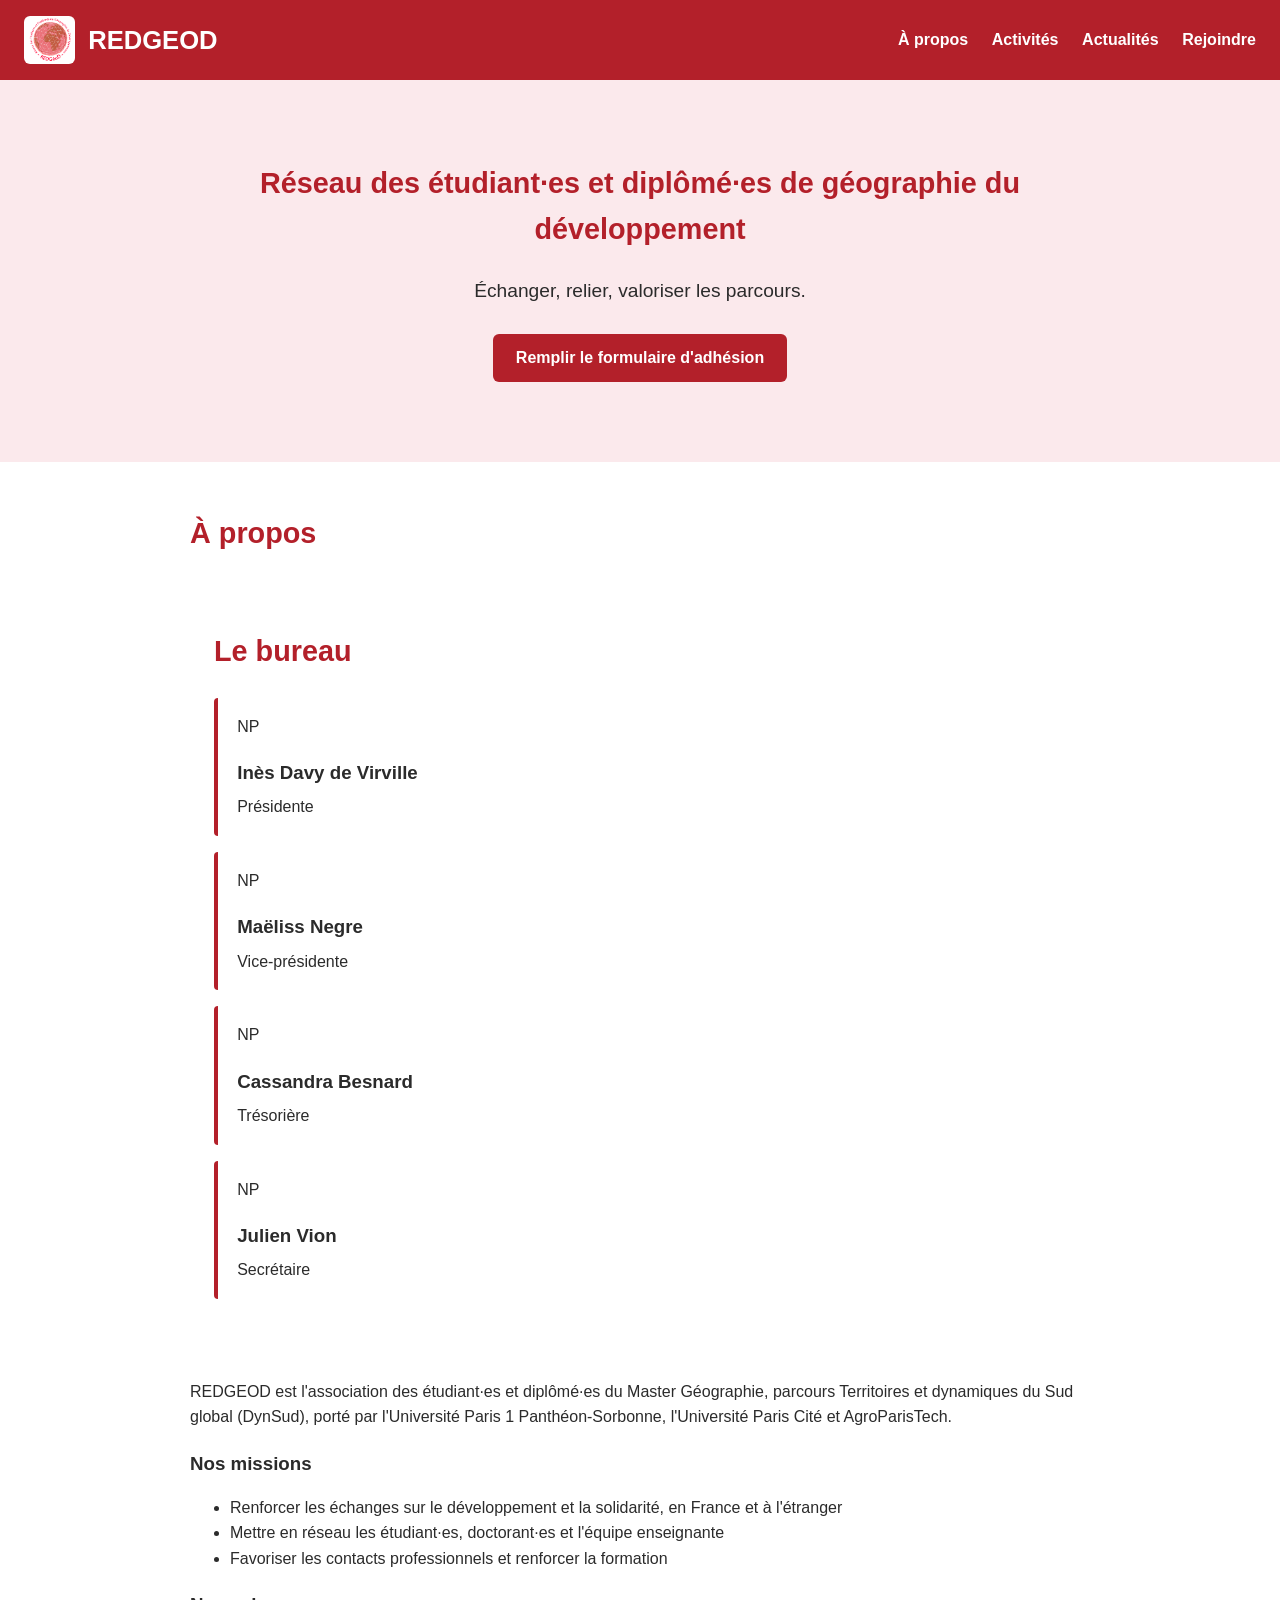
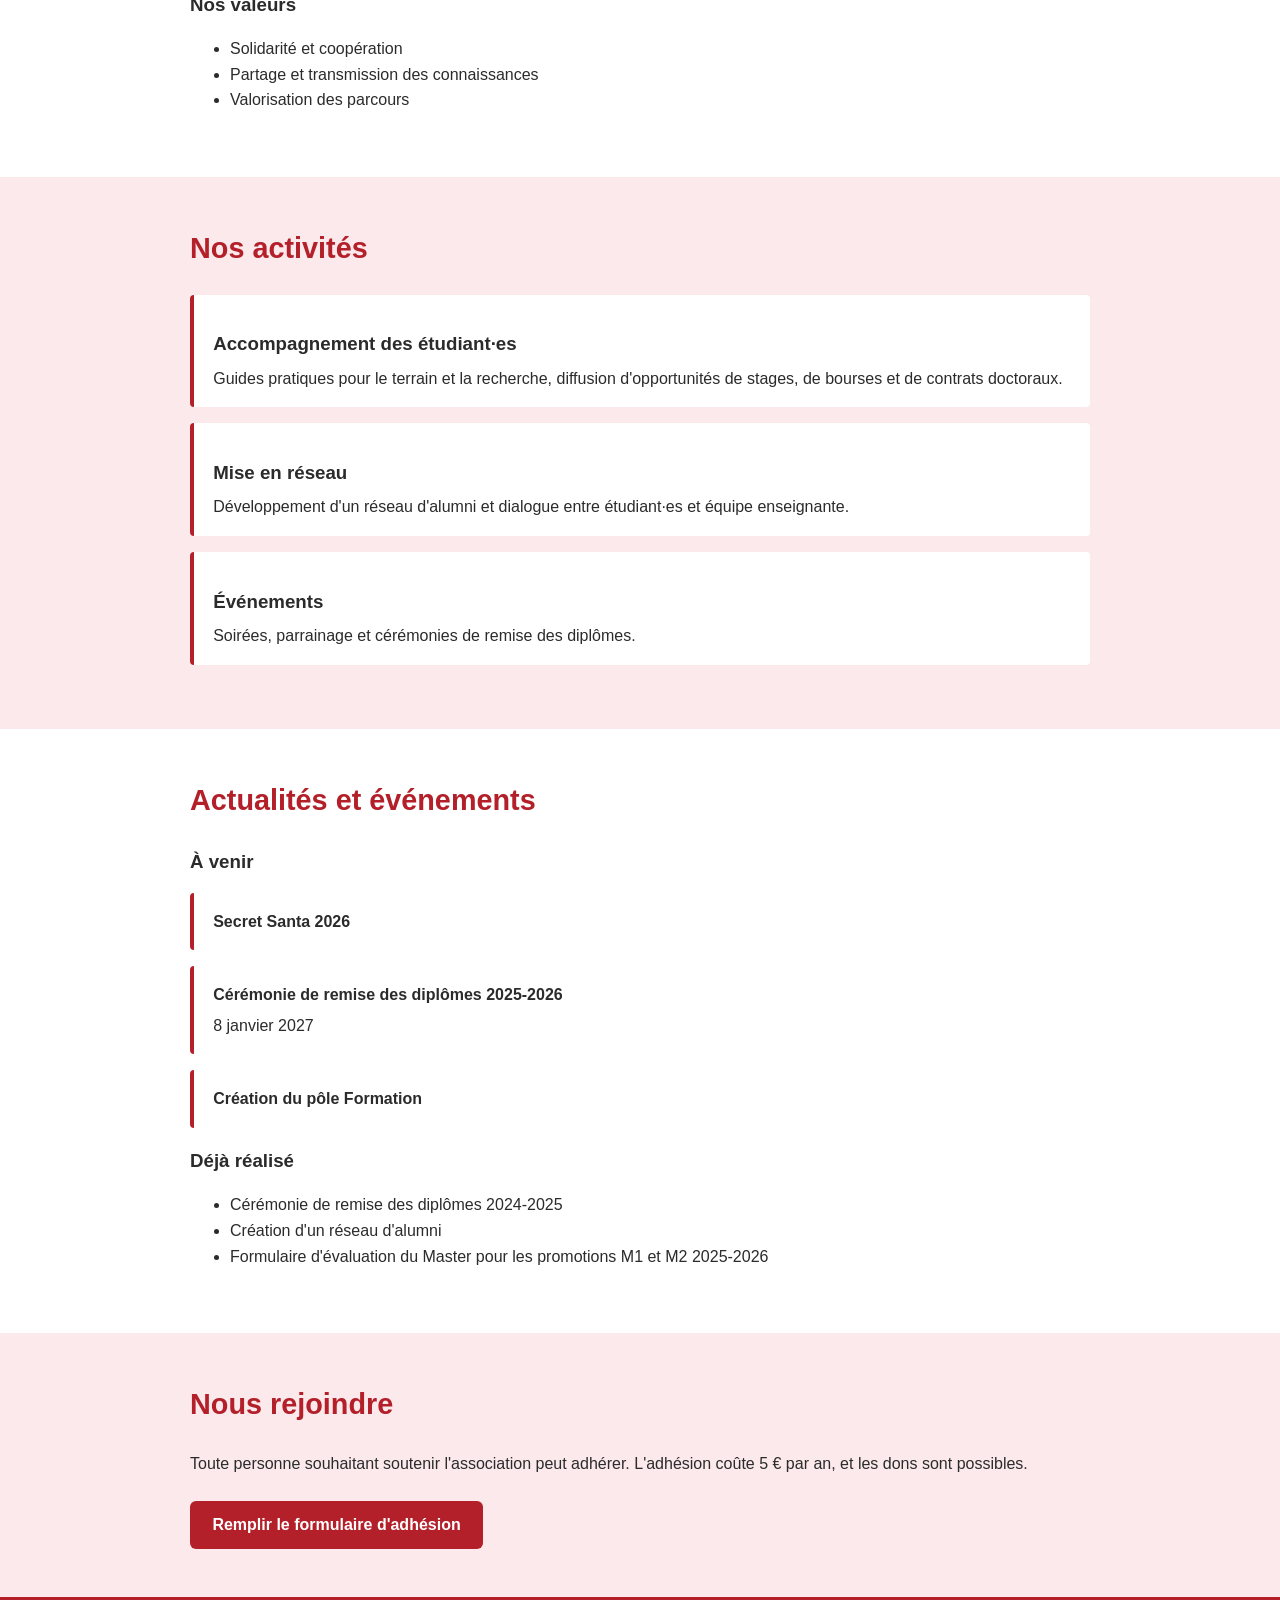
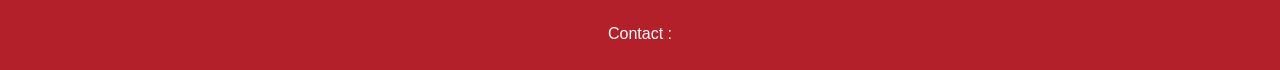
==== index.html @ d2a19432 "Fix HTML formatting and ensure proper structure" ====
<!DOCTYPE html>
<html lang="fr">
<head>
  <meta charset="UTF-8">
  <meta name="viewport" content="width=device-width, initial-scale=1.0">
  <title>REDGEOD</title>
  <link rel="stylesheet" href="style.css">
</head>
<body>

  <header>
    <a href="#accueil" class="marque">
  <img src="images/logo.png" alt="Logo REDGEOD">
  <h1>REDGEOD</h1>
</a>
    <nav>
      <a href="#apropos">À propos</a>
      <a href="#activites">Activités</a>
      <a href="#actualites">Actualités</a>
      <a href="#rejoindre">Rejoindre</a>
    </nav>
  </header>

  <main>
    <section id="accueil">
      <h2>Réseau des étudiant·es et diplômé·es de géographie du développement</h2>
      <p>Échanger, relier, valoriser les parcours.</p>
      <a href="LIEN_GOOGLE_FORMS" target="_blank" rel="noopener">Remplir le formulaire d'adhésion</a>
    </section>

    <section id="apropos">
      <h2>À propos</h2>
      <section id="bureau">
  <h2>Le bureau</h2>
  <div class="equipe">
    <article class="membre">
      <div class="photo">NP</div>
      <h3>Inès Davy de Virville</h3>
      <p>Présidente</p>
    </article>
    <article class="membre">
      <div class="photo">NP</div>
      <h3>Maëliss Negre</h3>
      <p>Vice-présidente</p>
    </article>
    <article class="membre">
      <div class="photo">NP</div>
      <h3>Cassandra Besnard</h3>
      <p>Trésorière</p>
    </article>
    <article class="membre">
      <div class="photo">NP</div>
      <h3>Julien Vion</h3>
      <p>Secrétaire</p>
    </article>
  </div>
</section>
      <p>REDGEOD est l'association des étudiant·es et diplômé·es du Master Géographie, parcours Territoires et dynamiques du Sud global (DynSud), porté par l'Université Paris 1 Panthéon-Sorbonne, l'Université Paris Cité et AgroParisTech.</p>
      <h3>Nos missions</h3>
      <ul>
        <li>Renforcer les échanges sur le développement et la solidarité, en France et à l'étranger</li>
        <li>Mettre en réseau les étudiant·es, doctorant·es et l'équipe enseignante</li>
        <li>Favoriser les contacts professionnels et renforcer la formation</li>
      </ul>
      <h3>Nos valeurs</h3>
      <ul>
        <li>Solidarité et coopération</li>
        <li>Partage et transmission des connaissances</li>
        <li>Valorisation des parcours</li>
      </ul>
    </section>

    <section id="activites">
      <h2>Nos activités</h2>
      <article>
        <h3>Accompagnement des étudiant·es</h3>
        <p>Guides pratiques pour le terrain et la recherche, diffusion d'opportunités de stages, de bourses et de contrats doctoraux.</p>
      </article>
      <article>
        <h3>Mise en réseau</h3>
        <p>Développement d'un réseau d'alumni et dialogue entre étudiant·es et équipe enseignante.</p>
      </article>
      <article>
        <h3>Événements</h3>
        <p>Soirées, parrainage et cérémonies de remise des diplômes.</p>
      </article>
    </section>

    <section id="actualites">
      <h2>Actualités et événements</h2>
      <h3>À venir</h3>
      <article><h4>Secret Santa 2026</h4></article>
      <article>
        <h4>Cérémonie de remise des diplômes 2025-2026</h4>
        <p>8 janvier 2027</p>
      </article>
      <article><h4>Création du pôle Formation</h4></article>
      <h3>Déjà réalisé</h3>
      <ul>
        <li>Cérémonie de remise des diplômes 2024-2025</li>
        <li>Création d'un réseau d'alumni</li>
        <li>Formulaire d'évaluation du Master pour les promotions M1 et M2 2025-2026</li>
      </ul>
    </section>

    <section id="rejoindre">
      <h2>Nous rejoindre</h2>
      <p>Toute personne souhaitant soutenir l'association peut adhérer. L'adhésion coûte 5 € par an, et les dons sont possibles.</p>
      <a href="#">Remplir le formulaire d'adhésion</a>
    </section>
  </main>

  <footer>
    <p>Contact : </p>
  </footer>

</body>
</html>
---- style.css ----
:root {
  --rouge: #b3202a;
  --rose: #fbe9ec;
  --blanc: #ffffff;
  --texte: #2b2b2b;
}

* {
  box-sizing: border-box;
}

html {
  scroll-behavior: smooth;
}

body {
  margin: 0;
  font-family: Arial, Helvetica, sans-serif;
  line-height: 1.6;
  color: var(--texte);
  background: var(--blanc);
}

/* En-tête */
header {
  position: sticky;
  top: 0;
  z-index: 10;
  display: flex;
  flex-wrap: wrap;
  justify-content: space-between;
  align-items: center;
  gap: 0.5rem 1.5rem;
  padding: 1rem 1.5rem;
  background: var(--rouge);
  color: var(--blanc);
}

header h1 {
  margin: 0;
  font-size: 1.6rem;
}

nav a {
  margin-left: 1.2rem;
  color: var(--blanc);
  text-decoration: none;
  font-weight: bold;
}

nav a:hover {
  text-decoration: underline;
}

/* Sections */
section {
  padding: 3rem max(1.5rem, calc((100% - 900px) / 2));
  scroll-margin-top: 4rem;
}

section:nth-child(odd) {
  background: var(--rose);
}

h2 {
  color: var(--rouge);
  font-size: 1.8rem;
  margin-top: 0;
}

h3 {
  margin-bottom: 0.4rem;
}

h4 {
  margin: 0;
}

/* Accueil */
#accueil {
  text-align: center;
  padding-top: 5rem;
  padding-bottom: 5rem;
}

#accueil p {
  font-size: 1.2rem;
}

/* Boutons */
#accueil a,
#rejoindre a {
  display: inline-block;
  margin-top: 0.5rem;
  padding: 0.7rem 1.4rem;
  background: var(--rouge);
  color: var(--blanc);
  text-decoration: none;
  font-weight: bold;
  border-radius: 6px;
}

#accueil a:hover,
#rejoindre a:hover {
  background: #8f1a22;
}

/* Cartes */
article {
  margin: 1rem 0;
  padding: 1rem 1.2rem;
  background: var(--blanc);
  border-left: 4px solid var(--rouge);
  border-radius: 4px;
}

article p {
  margin: 0.3rem 0 0;
}

/* Pied de page */
footer {
  padding: 1.5rem;
  text-align: center;
  background: var(--rouge);
  color: var(--blanc);
}

footer p {
  margin: 0;
}
.marque {
  display: flex;
  align-items: center;
  gap: 0.8rem;
  color: var(--blanc);
  text-decoration: none;
}

.marque img {
  height: 48px;
  width: auto;
  border-radius: 6px;
}
@media (max-width: 700px) {
  header {
    flex-direction: column;
    align-items: flex-start;
  }

  nav a {
  margin-left: 0;
  margin-right: 0.9rem;
  font-size: 0.95rem;
}

  h2 {
    font-size: 1.5rem;
  }

  #accueil {
    padding-top: 3rem;
    padding-bottom: 3rem;
  }
}
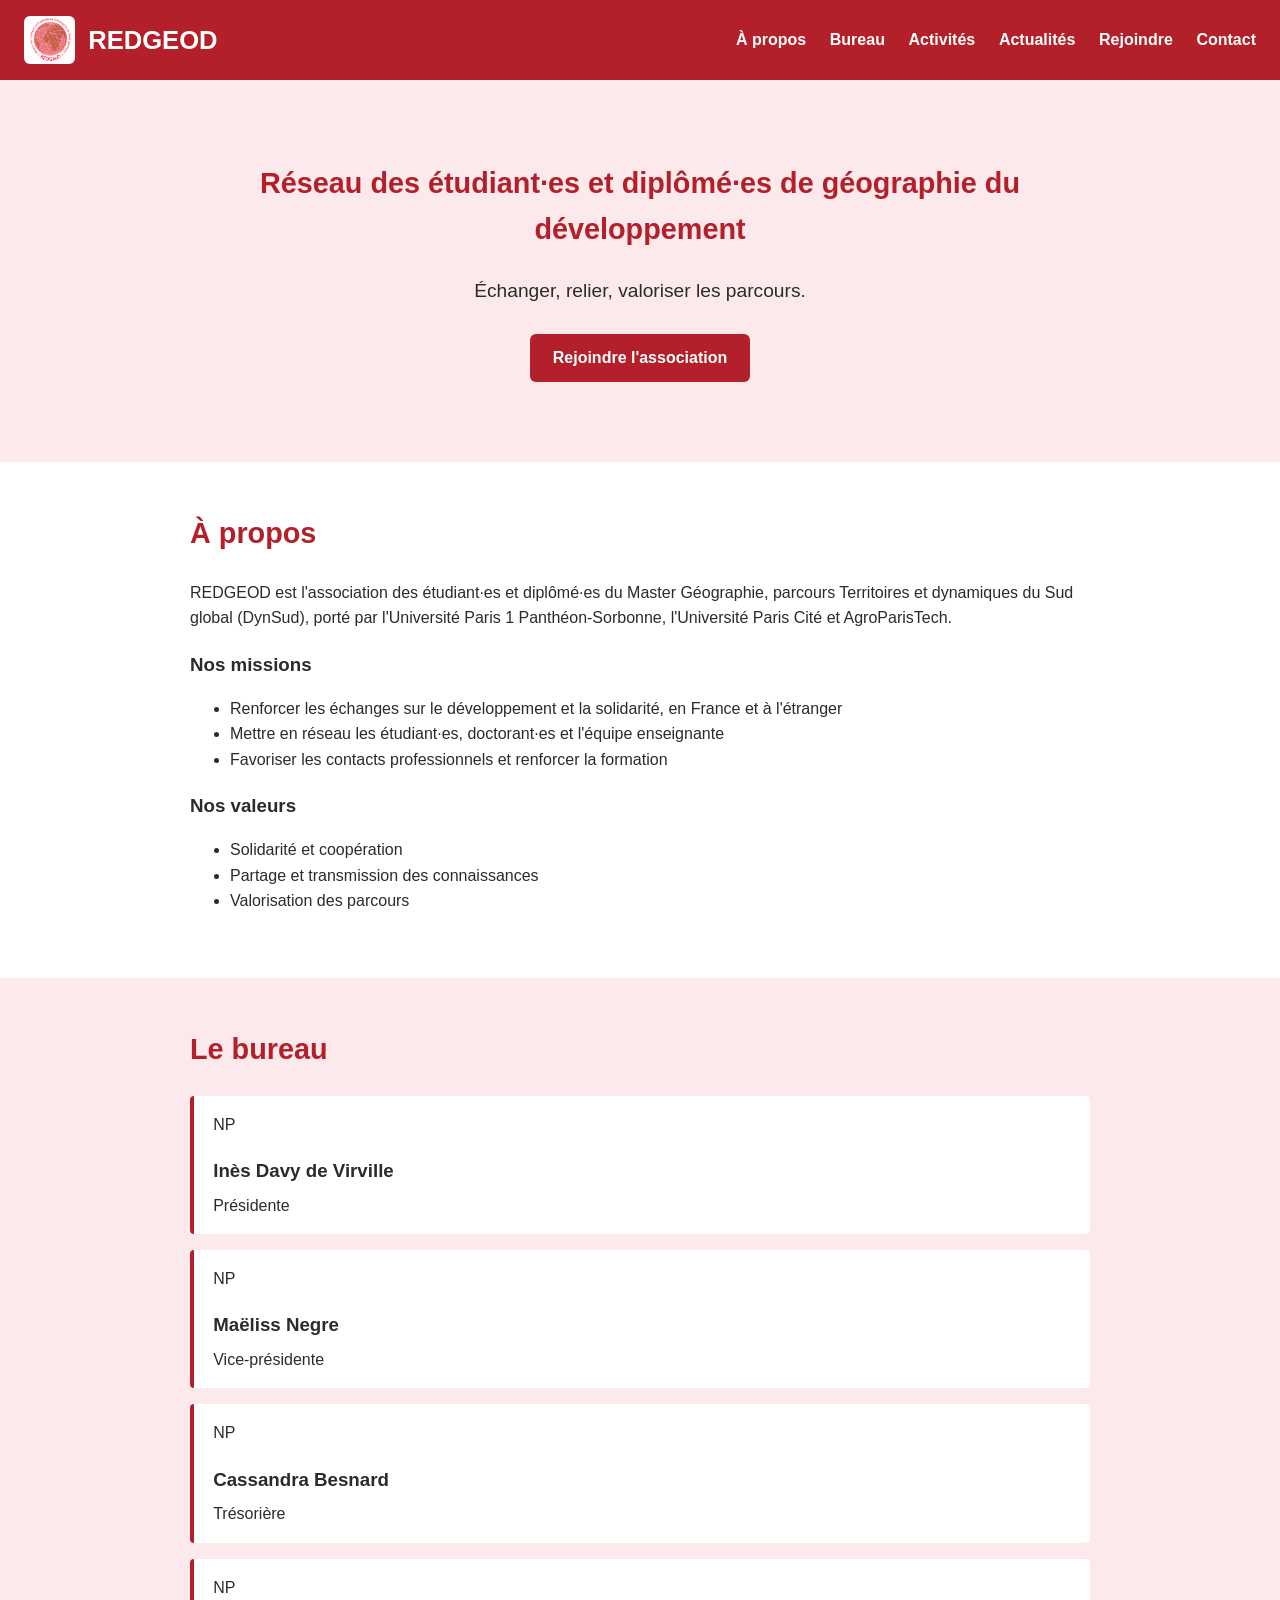
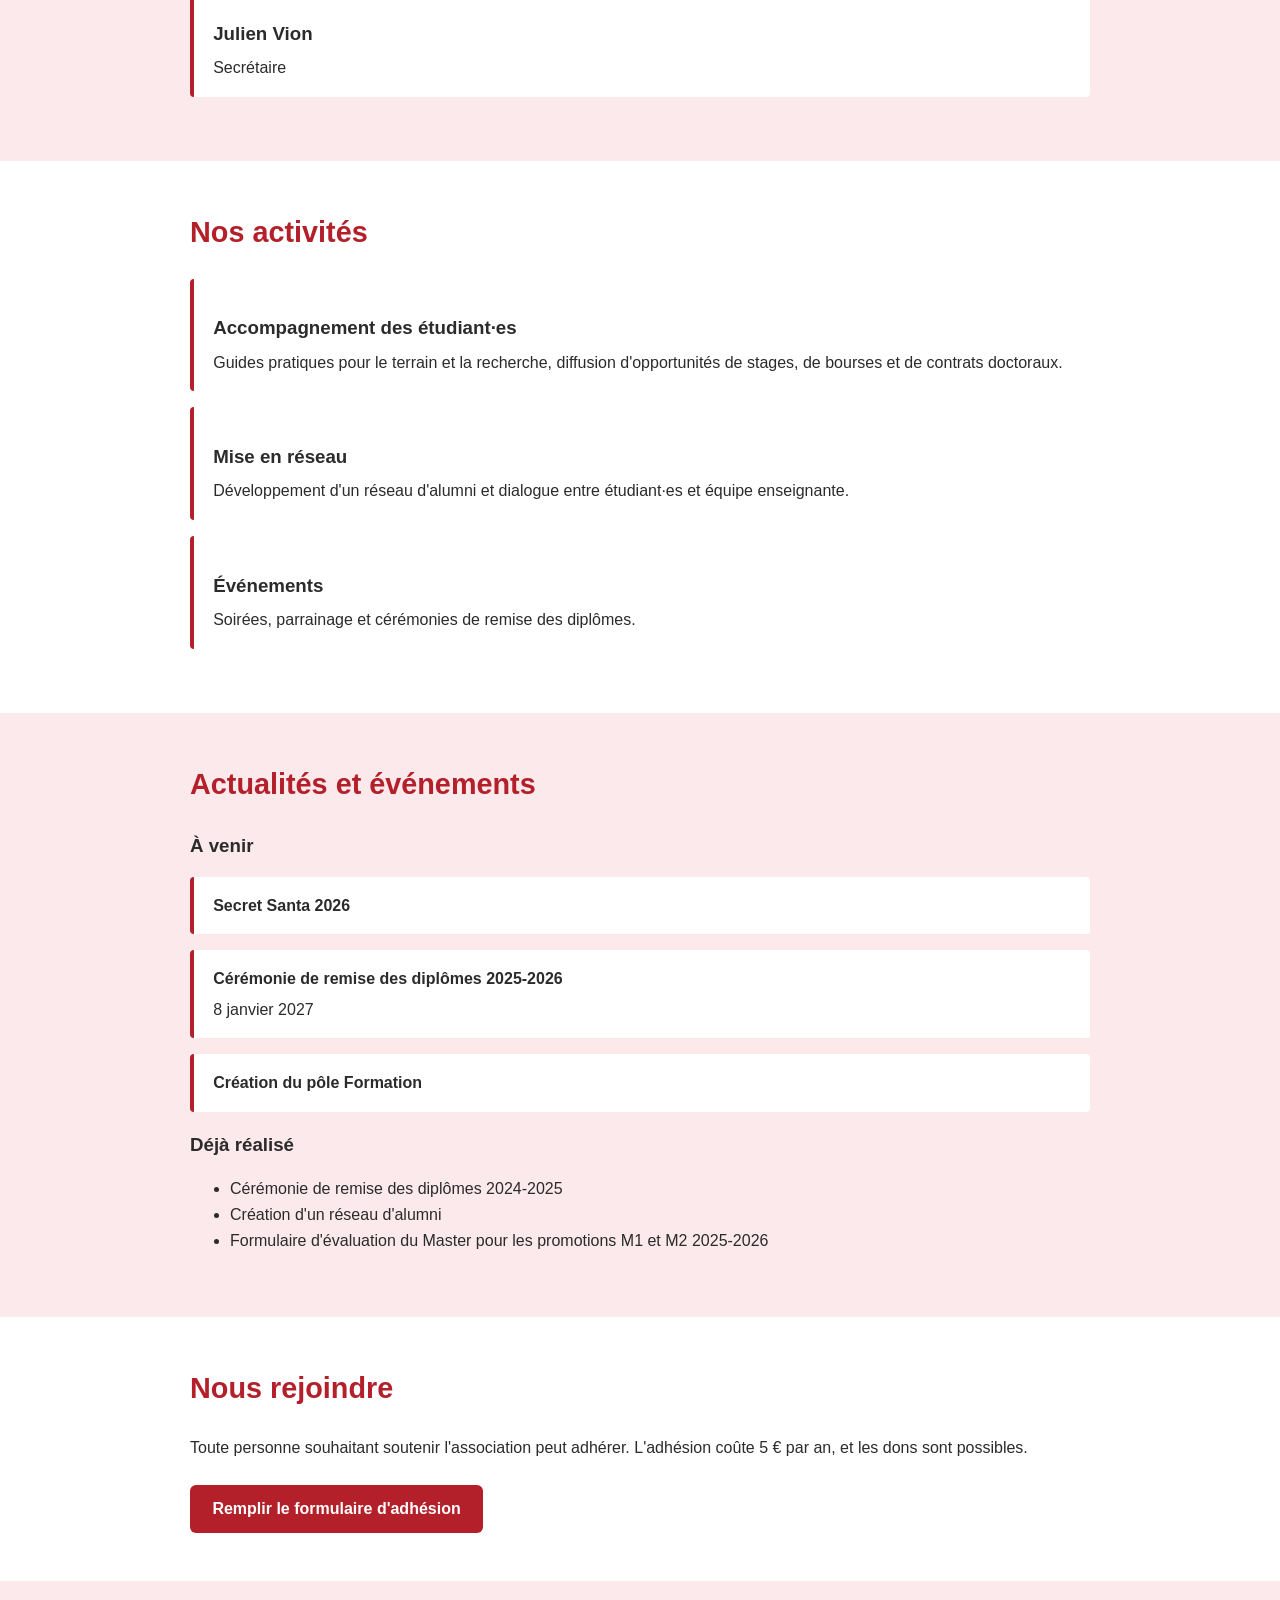
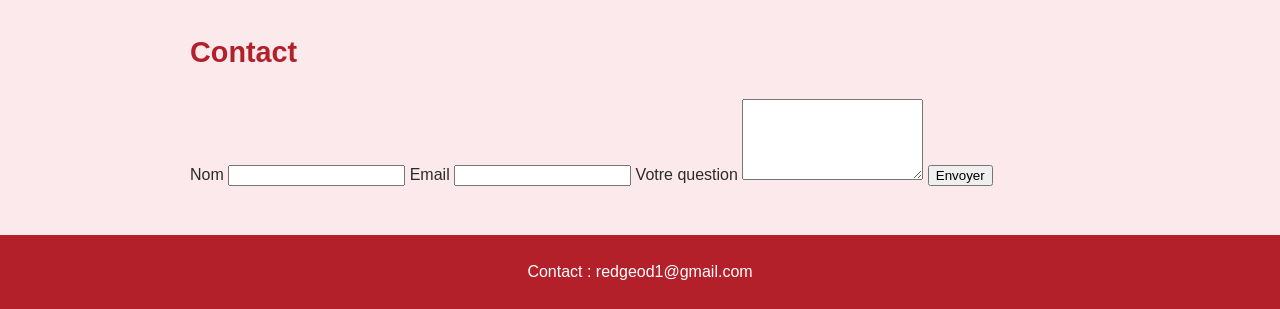
==== commit 914a1938: "Update index.html" ====
--- a/index.html
+++ b/index.html
@@ -3,58 +3,37 @@
 <head>
   <meta charset="UTF-8">
   <meta name="viewport" content="width=device-width, initial-scale=1.0">
-  <title>REDGEOD</title>
+  <title>REDGEOD | Réseau des étudiant·es et diplômé·es de géographie du développement</title>
+  <meta name="description" content="REDGEOD, le réseau des étudiant·es et diplômé·es du Master Géographie DynSud : guides de terrain, réseau alumni et événements.">
   <link rel="stylesheet" href="style.css">
 </head>
 <body>
 
   <header>
     <a href="#accueil" class="marque">
-  <img src="images/logo.png" alt="Logo REDGEOD">
-  <h1>REDGEOD</h1>
-</a>
+      <img src="images/logo.png" alt="Logo REDGEOD">
+      <h1>REDGEOD</h1>
+    </a>
     <nav>
       <a href="#apropos">À propos</a>
+      <a href="#bureau">Bureau</a>
       <a href="#activites">Activités</a>
       <a href="#actualites">Actualités</a>
       <a href="#rejoindre">Rejoindre</a>
+      <a href="#contact">Contact</a>
     </nav>
   </header>
 
   <main>
+
     <section id="accueil">
       <h2>Réseau des étudiant·es et diplômé·es de géographie du développement</h2>
       <p>Échanger, relier, valoriser les parcours.</p>
-      <a href="LIEN_GOOGLE_FORMS" target="_blank" rel="noopener">Remplir le formulaire d'adhésion</a>
+      <a href="#rejoindre">Rejoindre l'association</a>
     </section>
 
     <section id="apropos">
       <h2>À propos</h2>
-      <section id="bureau">
-  <h2>Le bureau</h2>
-  <div class="equipe">
-    <article class="membre">
-      <div class="photo">NP</div>
-      <h3>Inès Davy de Virville</h3>
-      <p>Présidente</p>
-    </article>
-    <article class="membre">
-      <div class="photo">NP</div>
-      <h3>Maëliss Negre</h3>
-      <p>Vice-présidente</p>
-    </article>
-    <article class="membre">
-      <div class="photo">NP</div>
-      <h3>Cassandra Besnard</h3>
-      <p>Trésorière</p>
-    </article>
-    <article class="membre">
-      <div class="photo">NP</div>
-      <h3>Julien Vion</h3>
-      <p>Secrétaire</p>
-    </article>
-  </div>
-</section>
       <p>REDGEOD est l'association des étudiant·es et diplômé·es du Master Géographie, parcours Territoires et dynamiques du Sud global (DynSud), porté par l'Université Paris 1 Panthéon-Sorbonne, l'Université Paris Cité et AgroParisTech.</p>
       <h3>Nos missions</h3>
       <ul>
@@ -68,6 +47,32 @@
         <li>Partage et transmission des connaissances</li>
         <li>Valorisation des parcours</li>
       </ul>
+    </section>
+
+    <section id="bureau">
+      <h2>Le bureau</h2>
+      <div class="equipe">
+        <article class="membre">
+          <div class="photo">NP</div>
+          <h3>Inès Davy de Virville</h3>
+          <p>Présidente</p>
+        </article>
+        <article class="membre">
+          <div class="photo">NP</div>
+          <h3>Maëliss Negre</h3>
+          <p>Vice-présidente</p>
+        </article>
+        <article class="membre">
+          <div class="photo">NP</div>
+          <h3>Cassandra Besnard</h3>
+          <p>Trésorière</p>
+        </article>
+        <article class="membre">
+          <div class="photo">NP</div>
+          <h3>Julien Vion</h3>
+          <p>Secrétaire</p>
+        </article>
+      </div>
     </section>
 
     <section id="activites">
@@ -106,12 +111,29 @@
     <section id="rejoindre">
       <h2>Nous rejoindre</h2>
       <p>Toute personne souhaitant soutenir l'association peut adhérer. L'adhésion coûte 5 € par an, et les dons sont possibles.</p>
-      <a href="#">Remplir le formulaire d'adhésion</a>
+      <a href="LIEN_GOOGLE_FORMS" target="_blank" rel="noopener">Remplir le formulaire d'adhésion</a>
     </section>
+
+    <section id="contact">
+      <h2>Contact</h2>
+      <form action="https://formspree.io/f/xppqvkgv" method="POST">
+        <label for="nom">Nom</label>
+        <input type="text" id="nom" name="nom" required>
+
+        <label for="email">Email</label>
+        <input type="email" id="email" name="email" required>
+
+        <label for="message">Votre question</label>
+        <textarea id="message" name="message" rows="5" required></textarea>
+
+        <button type="submit">Envoyer</button>
+      </form>
+    </section>
+
   </main>
 
   <footer>
-    <p>Contact : </p>
+    <p>Contact : redgeod1@gmail.com</p>
   </footer>
 
 </body>
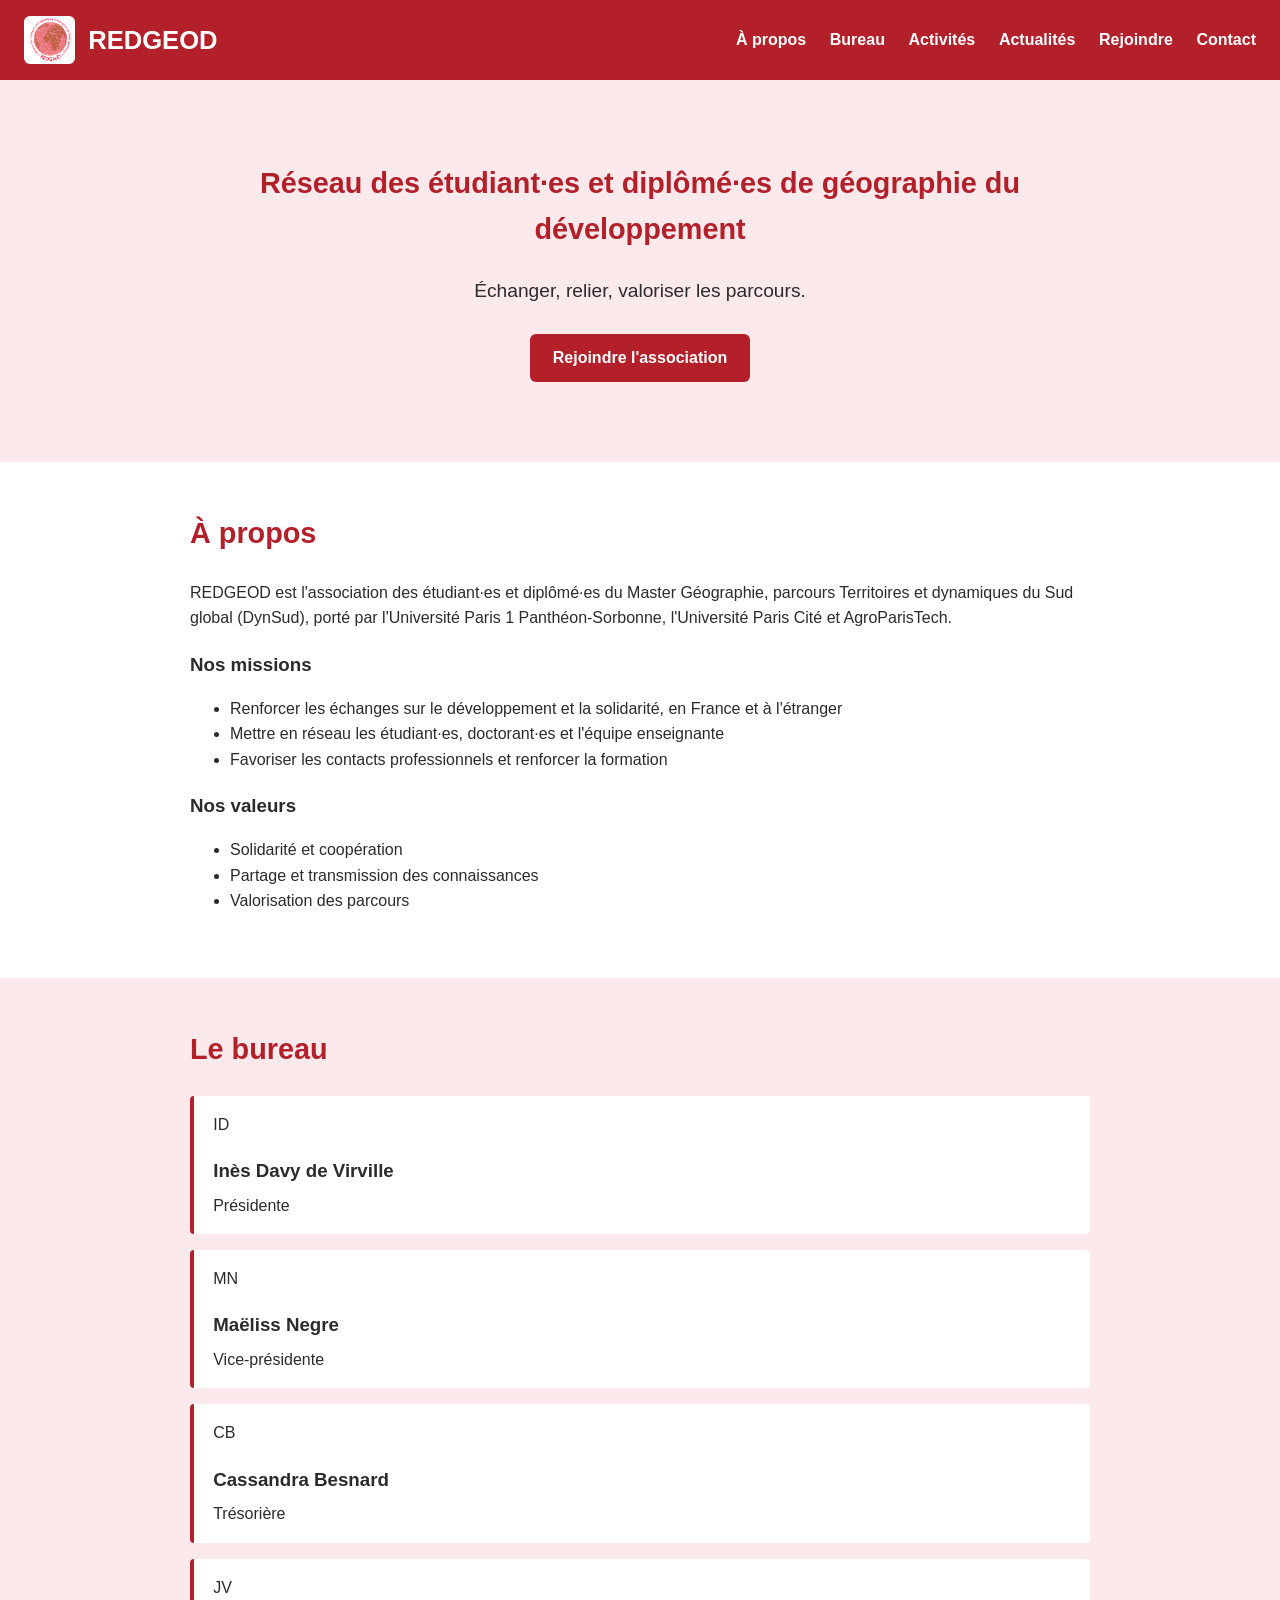
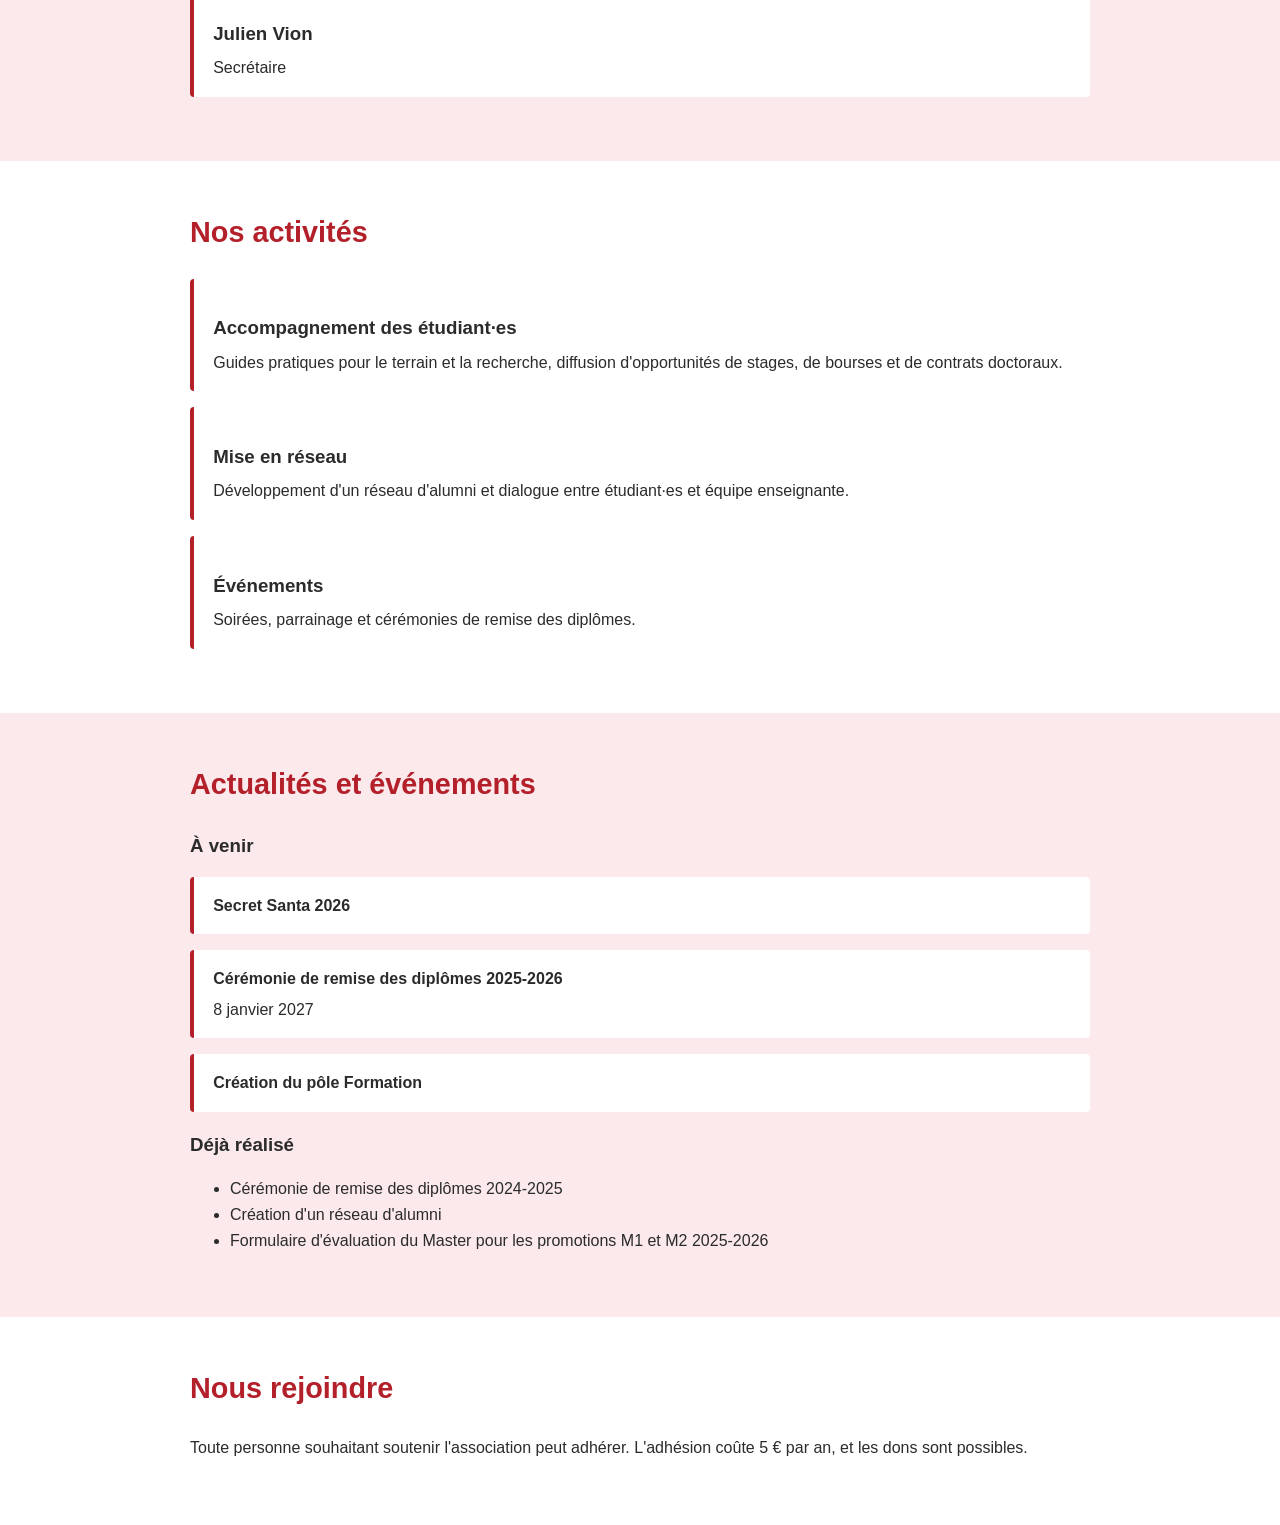
==== commit 53c6e92a: "Refactor HTML structure and member photos" ====
--- a/index.html
+++ b/index.html
@@ -53,22 +53,22 @@
       <h2>Le bureau</h2>
       <div class="equipe">
         <article class="membre">
-          <div class="photo">NP</div>
+          <div class="photo">ID</div>
           <h3>Inès Davy de Virville</h3>
           <p>Présidente</p>
         </article>
         <article class="membre">
-          <div class="photo">NP</div>
+          <div class="photo">MN</div>
           <h3>Maëliss Negre</h3>
           <p>Vice-présidente</p>
         </article>
         <article class="membre">
-          <div class="photo">NP</div>
+          <div class="photo">CB</div>
           <h3>Cassandra Besnard</h3>
           <p>Trésorière</p>
         </article>
         <article class="membre">
-          <div class="photo">NP</div>
+          <div class="photo">JV</div>
           <h3>Julien Vion</h3>
           <p>Secrétaire</p>
         </article>
@@ -111,30 +111,4 @@
     <section id="rejoindre">
       <h2>Nous rejoindre</h2>
       <p>Toute personne souhaitant soutenir l'association peut adhérer. L'adhésion coûte 5 € par an, et les dons sont possibles.</p>
-      <a href="LIEN_GOOGLE_FORMS" target="_blank" rel="noopener">Remplir le formulaire d'adhésion</a>
-    </section>
-
-    <section id="contact">
-      <h2>Contact</h2>
-      <form action="https://formspree.io/f/xppqvkgv" method="POST">
-        <label for="nom">Nom</label>
-        <input type="text" id="nom" name="nom" required>
-
-        <label for="email">Email</label>
-        <input type="email" id="email" name="email" required>
-
-        <label for="message">Votre question</label>
-        <textarea id="message" name="message" rows="5" required></textarea>
-
-        <button type="submit">Envoyer</button>
-      </form>
-    </section>
-
-  </main>
-
-  <footer>
-    <p>Contact : redgeod1@gmail.com</p>
-  </footer>
-
-</body>
-</html>
+      <a href="https://docs.google.com/forms/d/e/1FAIpQLScBc5UVbf5OYpmq0erk
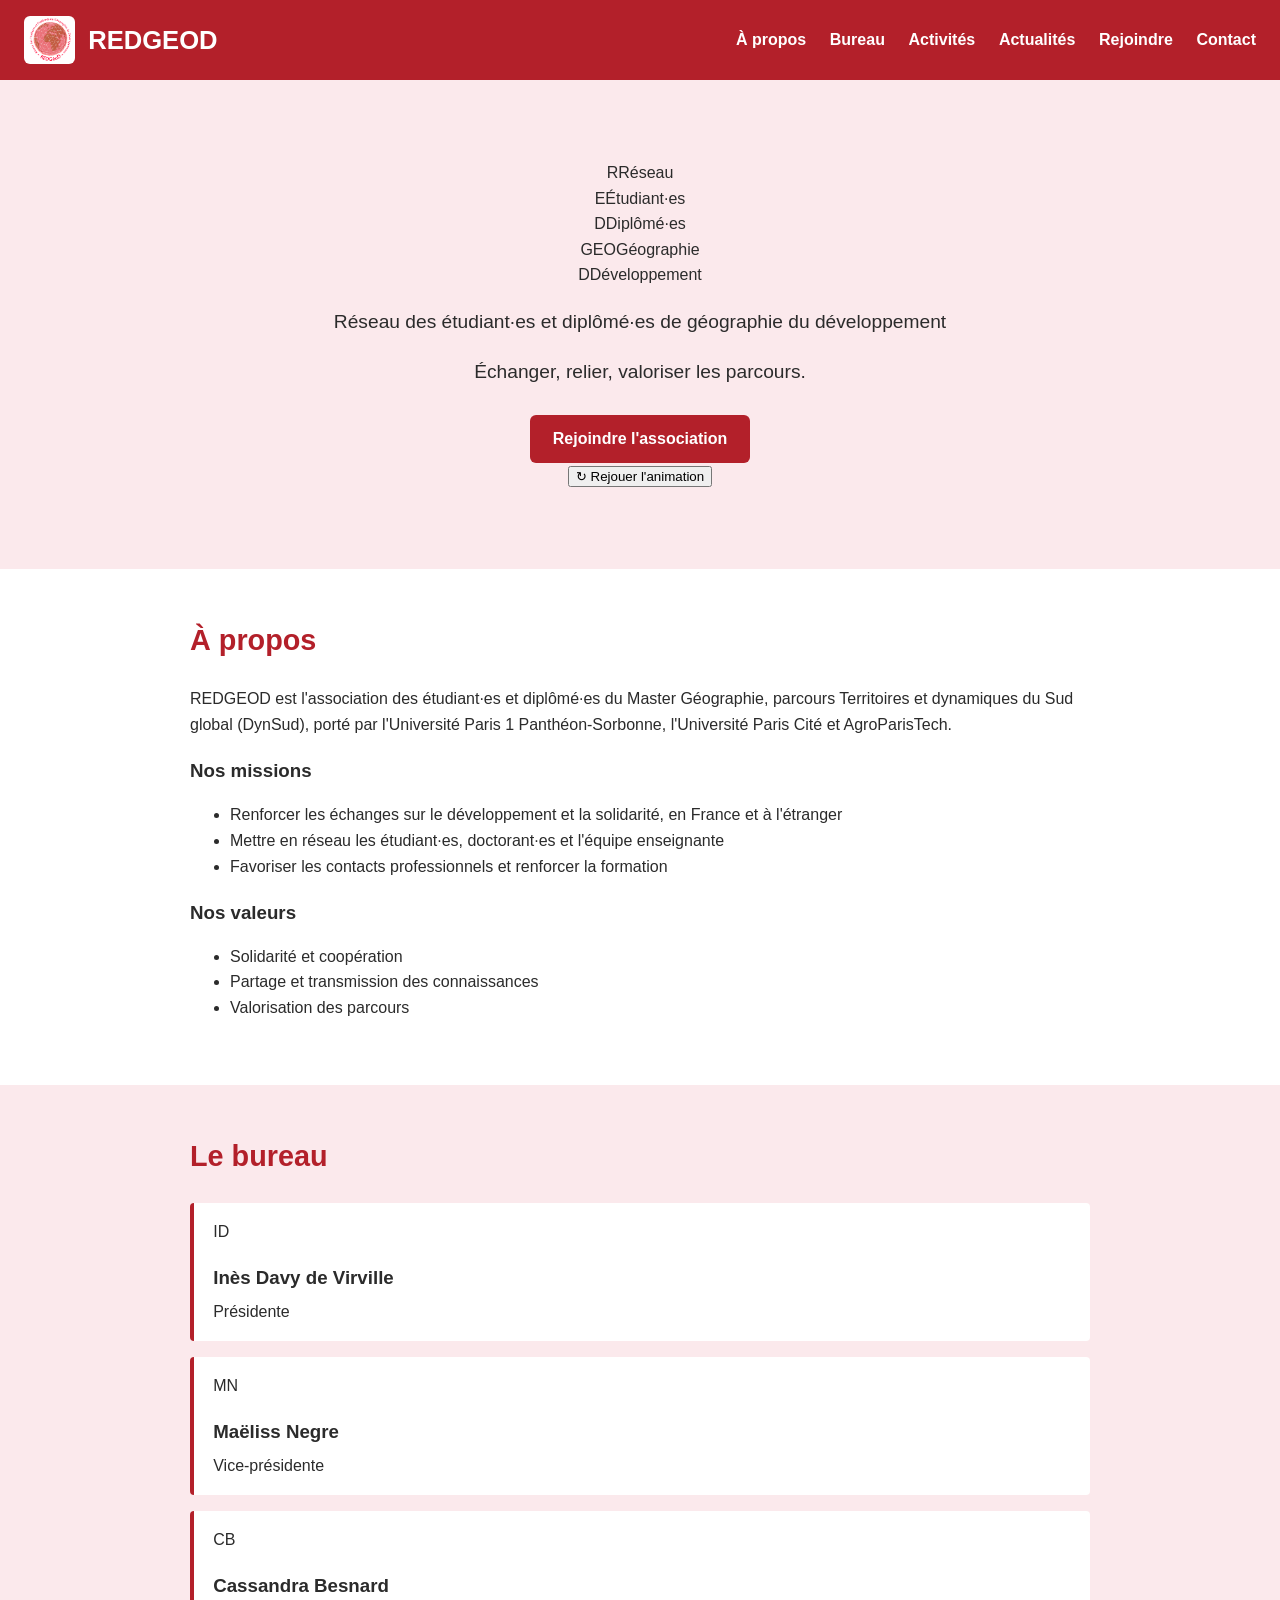
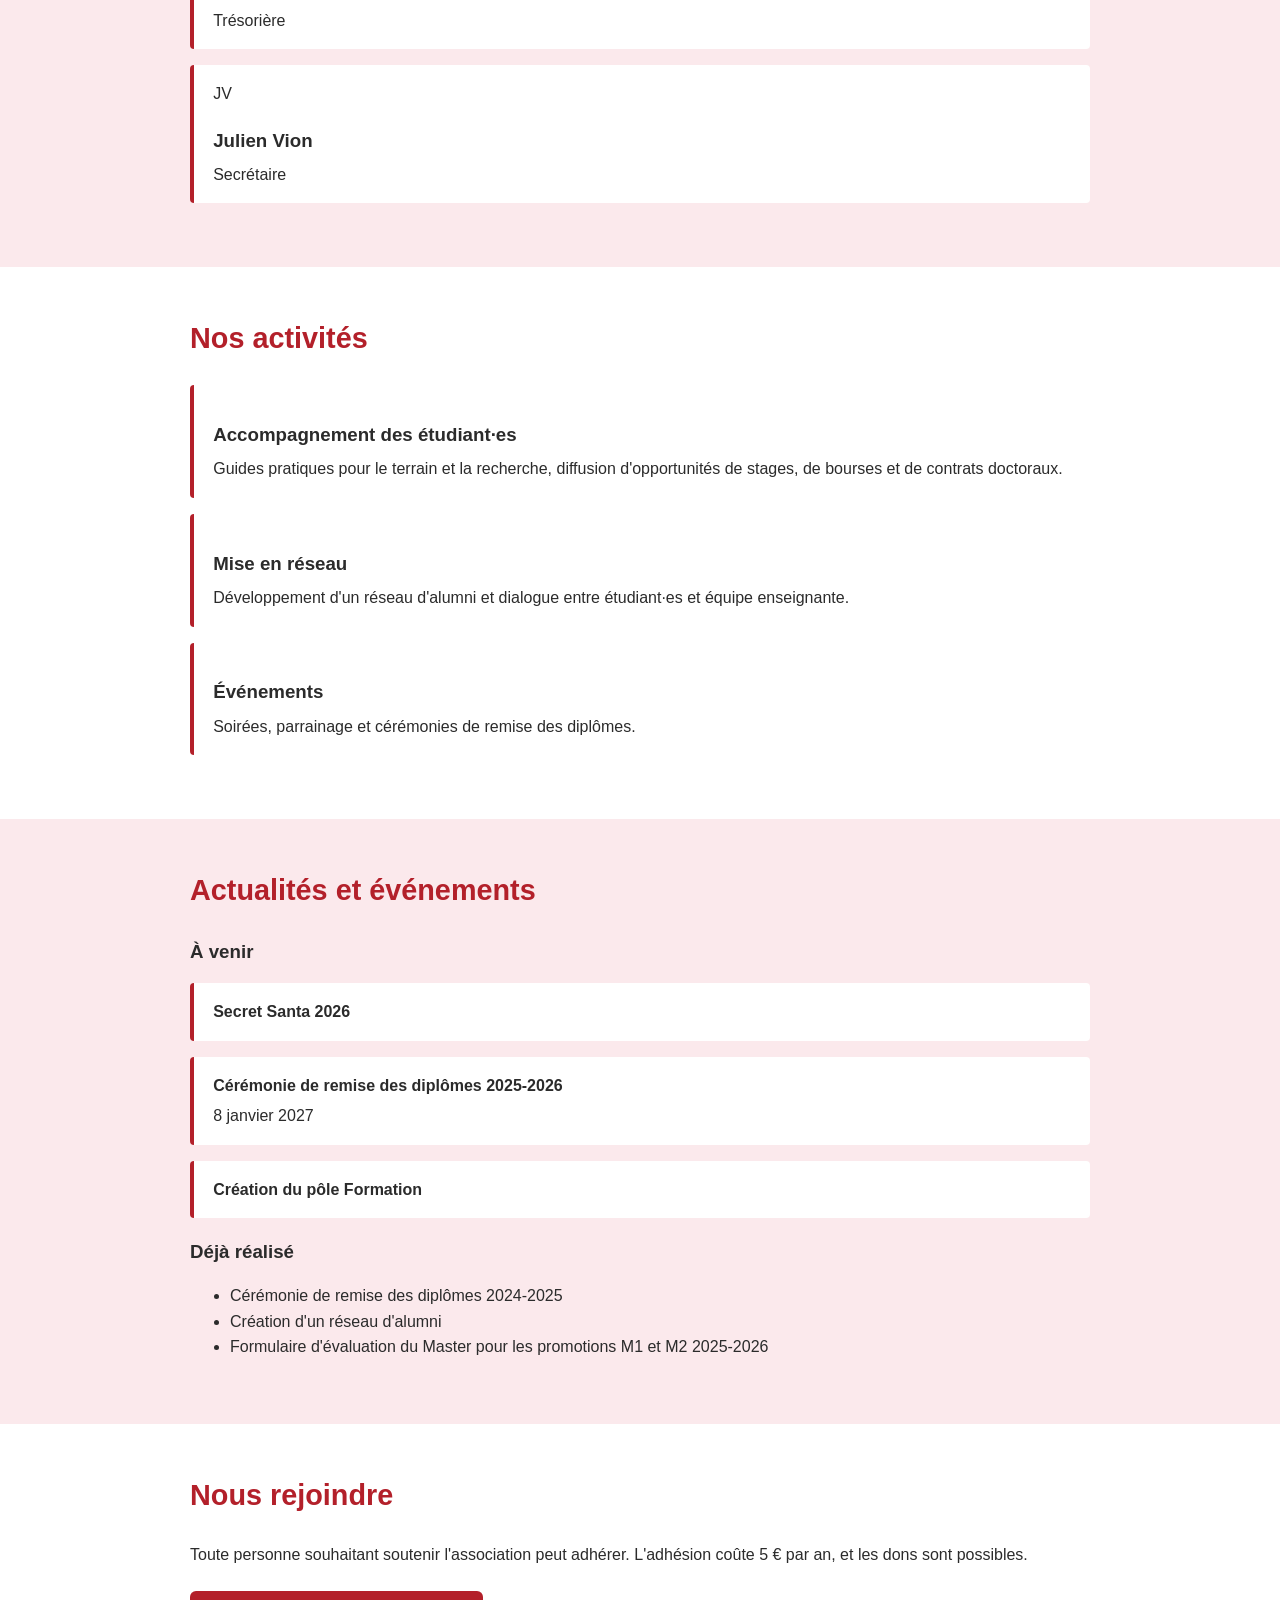
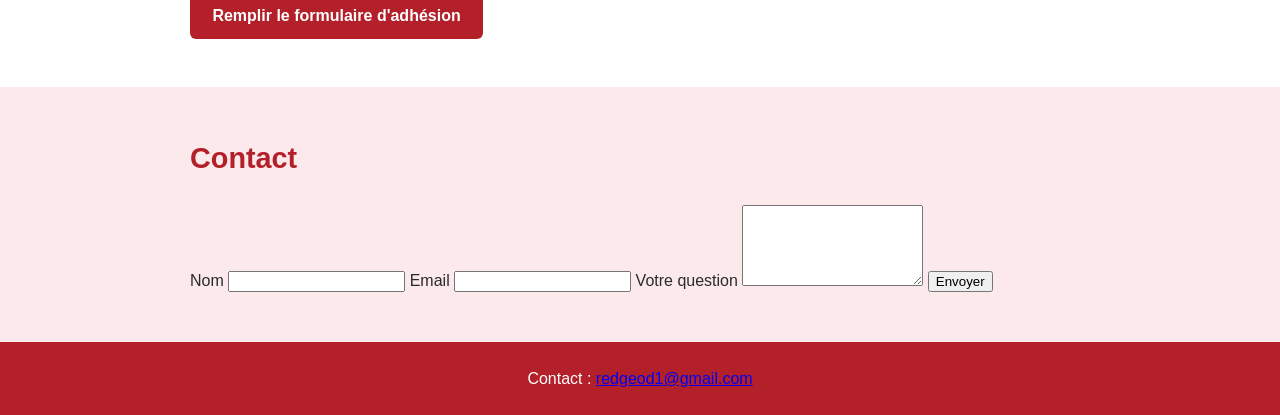
==== commit 4e11f4c8: "Update index.html with new features and improvements Added theme color meta tag, updated footer and " ====
--- a/index.html
+++ b/index.html
@@ -3,9 +3,12 @@
 <head>
   <meta charset="UTF-8">
   <meta name="viewport" content="width=device-width, initial-scale=1.0">
+  <meta name="theme-color" content="#b3202a">
   <title>REDGEOD | Réseau des étudiant·es et diplômé·es de géographie du développement</title>
   <meta name="description" content="REDGEOD, le réseau des étudiant·es et diplômé·es du Master Géographie DynSud : guides de terrain, réseau alumni et événements.">
+  <link rel="icon" href="images/logo.png">
   <link rel="stylesheet" href="style.css">
+  <noscript><style>.reveal{opacity:1;transform:none}</style></noscript>
 </head>
 <body>
 
@@ -27,12 +30,24 @@
   <main>
 
     <section id="accueil">
-      <h2>Réseau des étudiant·es et diplômé·es de géographie du développement</h2>
-      <p>Échanger, relier, valoriser les parcours.</p>
-      <a href="#rejoindre">Rejoindre l'association</a>
+      <div class="hero-anim joue" id="hero-anim">
+        <div class="sigle" role="img" aria-label="REDGEOD : Réseau des étudiant·es et diplômé·es de géographie du développement">
+          <div class="lettre" style="--i:0"><span class="gl">R</span><span class="mot">Réseau</span></div>
+          <div class="lettre" style="--i:1"><span class="gl">E</span><span class="mot">Étudiant·es</span></div>
+          <div class="lettre" style="--i:2"><span class="gl">D</span><span class="mot">Diplômé·es</span></div>
+          <div class="lettre" style="--i:3"><span class="gl">GEO</span><span class="mot">Géographie</span></div>
+          <div class="lettre" style="--i:4"><span class="gl">D</span><span class="mot">Développement</span></div>
+        </div>
+        <p class="definition">Réseau des étudiant·es et diplômé·es de géographie du développement</p>
+        <p class="devise">Échanger, relier, valoriser les parcours.</p>
+        <div class="bouton-zone">
+          <a class="bouton" href="#rejoindre">Rejoindre l'association</a>
+        </div>
+      </div>
+      <button type="button" class="rejouer" id="rejouer">↻ Rejouer l'animation</button>
     </section>
 
-    <section id="apropos">
+    <section id="apropos" class="reveal">
       <h2>À propos</h2>
       <p>REDGEOD est l'association des étudiant·es et diplômé·es du Master Géographie, parcours Territoires et dynamiques du Sud global (DynSud), porté par l'Université Paris 1 Panthéon-Sorbonne, l'Université Paris Cité et AgroParisTech.</p>
       <h3>Nos missions</h3>
@@ -49,7 +64,7 @@
       </ul>
     </section>
 
-    <section id="bureau">
+    <section id="bureau" class="reveal">
       <h2>Le bureau</h2>
       <div class="equipe">
         <article class="membre">
@@ -73,9 +88,11 @@
           <p>Secrétaire</p>
         </article>
       </div>
+      <!-- Pour une photo : remplace la ligne <div class="photo">XX</div> par
+           <img class="photo" src="images/prenom.jpg" alt="Prénom Nom"> -->
     </section>
 
-    <section id="activites">
+    <section id="activites" class="reveal">
       <h2>Nos activités</h2>
       <article>
         <h3>Accompagnement des étudiant·es</h3>
@@ -91,7 +108,7 @@
       </article>
     </section>
 
-    <section id="actualites">
+    <section id="actualites" class="reveal">
       <h2>Actualités et événements</h2>
       <h3>À venir</h3>
       <article><h4>Secret Santa 2026</h4></article>
@@ -108,7 +125,71 @@
       </ul>
     </section>
 
-    <section id="rejoindre">
+    <!-- Galerie : retire les balises de commentaire quand tu as les photos
+    <section id="galerie" class="reveal">
+      <h2>En images</h2>
+      <div class="galerie">
+        <img src="images/photo1.jpg" alt="Description de la photo 1">
+        <img src="images/photo2.jpg" alt="Description de la photo 2">
+      </div>
+    </section>
+    -->
+
+    <section id="rejoindre" class="reveal">
       <h2>Nous rejoindre</h2>
       <p>Toute personne souhaitant soutenir l'association peut adhérer. L'adhésion coûte 5 € par an, et les dons sont possibles.</p>
-      <a href="https://docs.google.com/forms/d/e/1FAIpQLScBc5UVbf5OYpmq0erk
+      <a class="bouton" href="https://docs.google.com/forms/d/e/1FAIpQLScBc5UVbf5OYpmq0erkenN1_aIsKTIpWDNAwEpCBKiW6ZhHAw/viewform" target="_blank" rel="noopener">Remplir le formulaire d'adhésion</a>
+    </section>
+
+    <section id="contact" class="reveal">
+      <h2>Contact</h2>
+      <form action="https://formspree.io/f/xppqvkgv" method="POST">
+        <input type="hidden" name="_subject" value="Nouveau message depuis le site REDGEOD">
+
+        <label for="nom">Nom</label>
+        <input type="text" id="nom" name="nom" required>
+
+        <label for="email">Email</label>
+        <input type="email" id="email" name="email" required>
+
+        <label for="message">Votre question</label>
+        <textarea id="message" name="message" rows="5" required></textarea>
+
+        <button type="submit" class="bouton">Envoyer</button>
+      </form>
+    </section>
+
+  </main>
+
+  <footer>
+    <p>Contact : <a href="mailto:redgeod1@gmail.com">redgeod1@gmail.com</a></p>
+  </footer>
+
+  <script>
+    // Apparition des sections au défilement
+    const elements = document.querySelectorAll('.reveal');
+    if ('IntersectionObserver' in window) {
+      const obs = new IntersectionObserver((entrees) => {
+        entrees.forEach((e) => {
+          if (e.isIntersecting) {
+            e.target.classList.add('visible');
+            obs.unobserve(e.target);
+          }
+        });
+      }, { threshold: 0.1 });
+      elements.forEach((el) => obs.observe(el));
+    } else {
+      elements.forEach((el) => el.classList.add('visible'));
+    }
+
+    // Rejouer l'animation du nom
+    const hero = document.getElementById('hero-anim');
+    document.getElementById('rejouer').addEventListener('click', () => {
+      hero.classList.remove('joue');
+      void hero.offsetWidth;
+      hero.classList.add('joue');
+    });
+  </script>
+
+</body>
+</html>
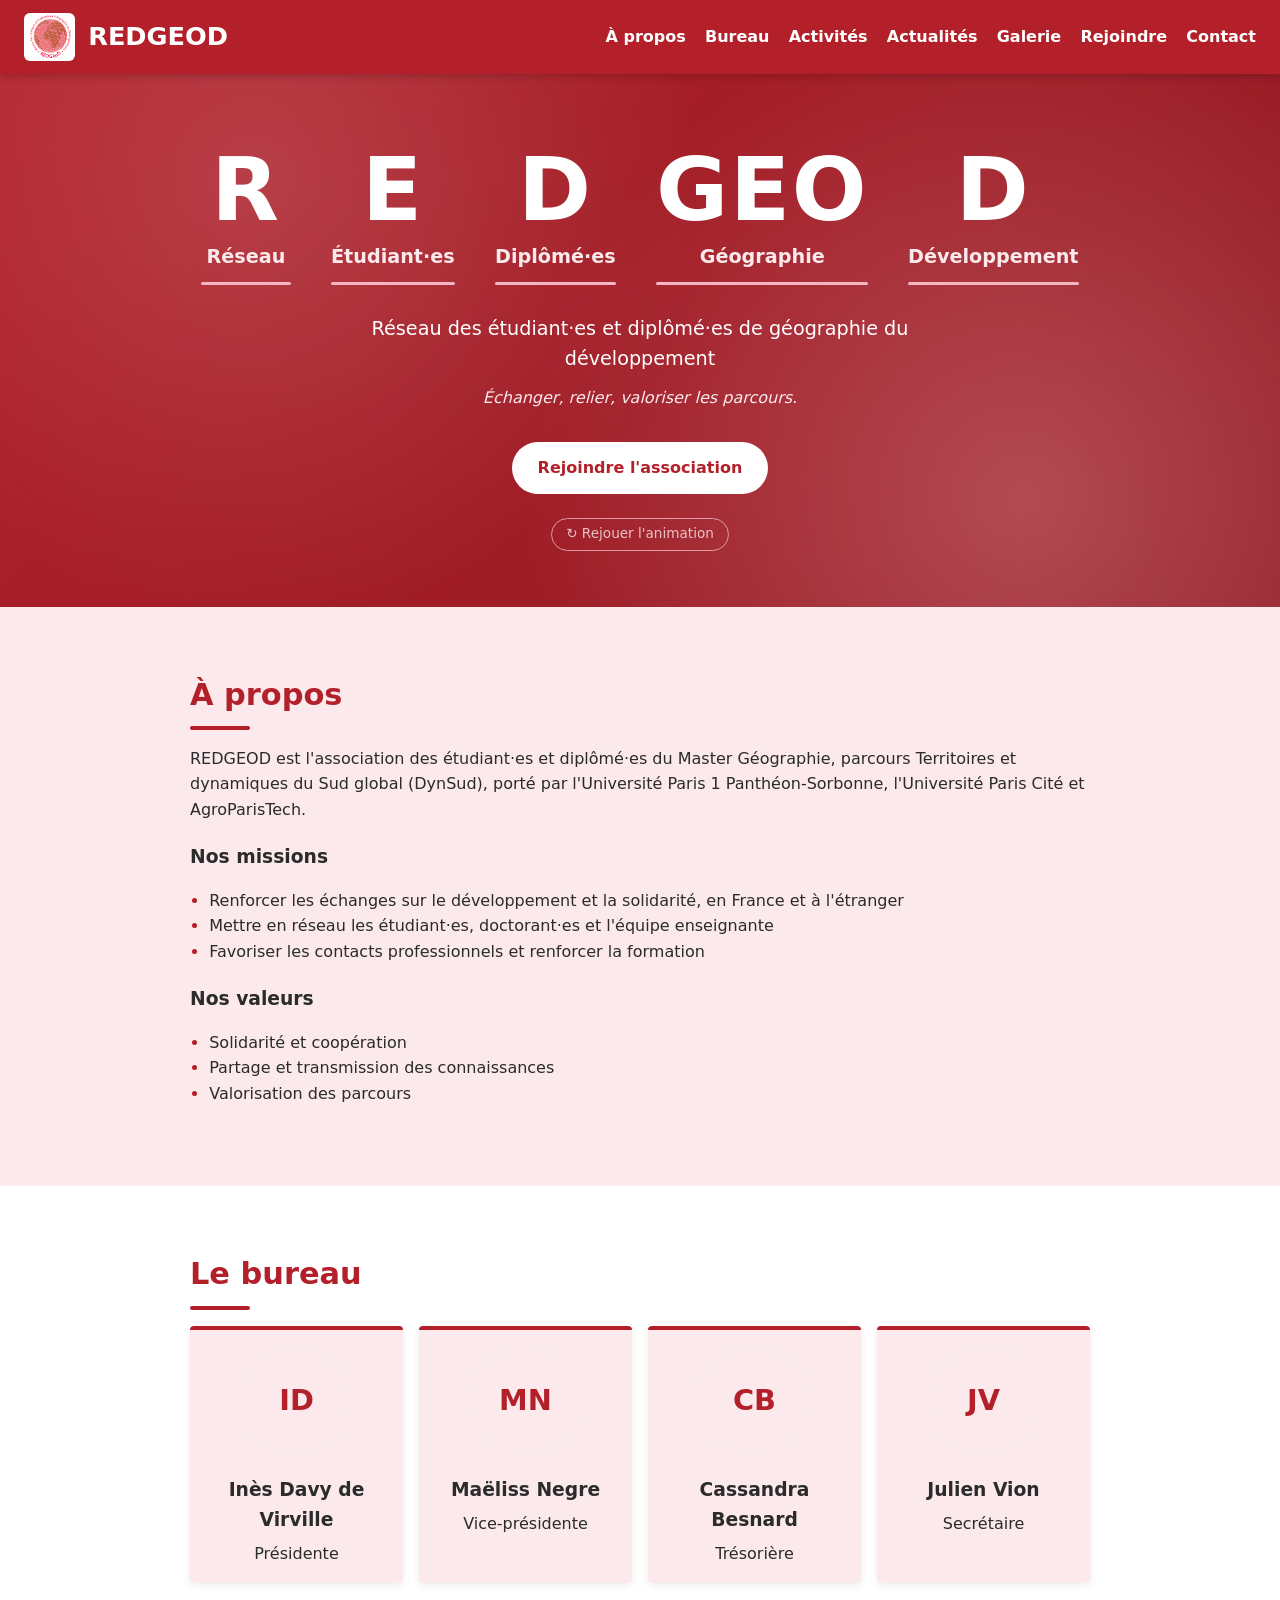
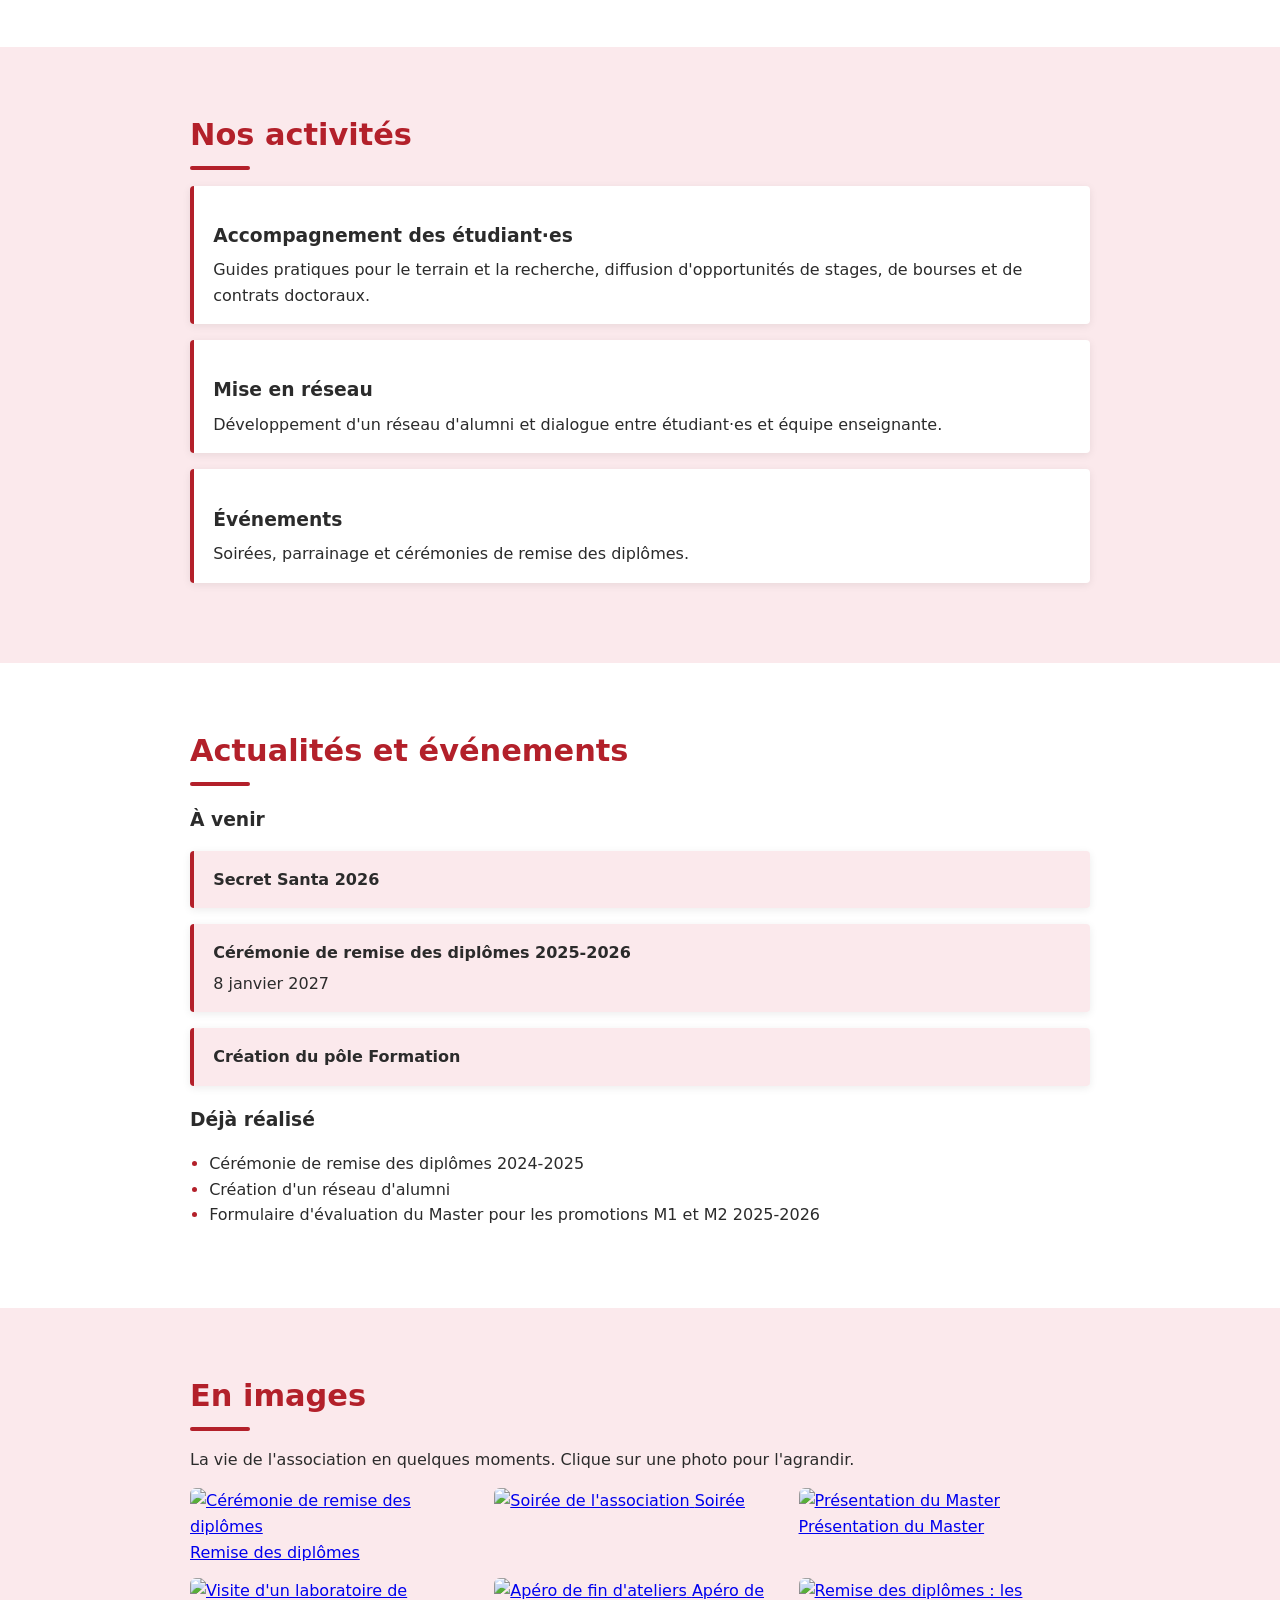
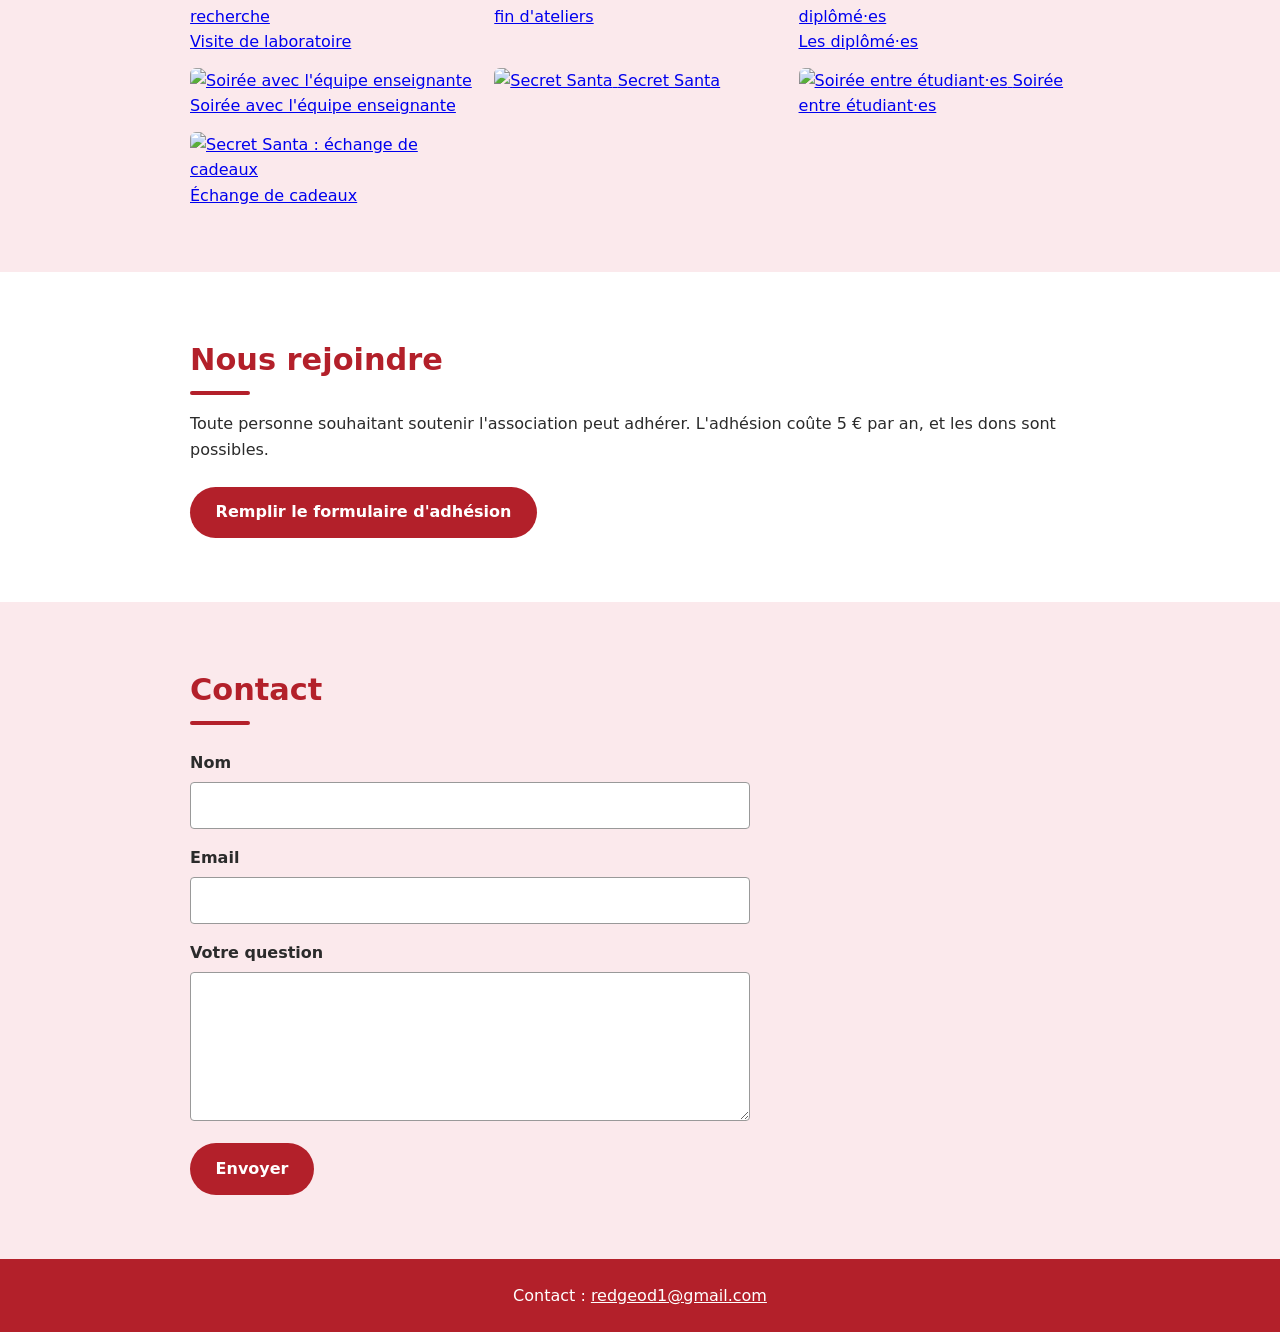
==== commit c98ceb22: "Update index.html" ====
--- a/index.html
+++ b/index.html
@@ -22,6 +22,7 @@
       <a href="#bureau">Bureau</a>
       <a href="#activites">Activités</a>
       <a href="#actualites">Actualités</a>
+      <a href="#galerie">Galerie</a>
       <a href="#rejoindre">Rejoindre</a>
       <a href="#contact">Contact</a>
     </nav>
@@ -88,8 +89,6 @@
           <p>Secrétaire</p>
         </article>
       </div>
-      <!-- Pour une photo : remplace la ligne <div class="photo">XX</div> par
-           <img class="photo" src="images/prenom.jpg" alt="Prénom Nom"> -->
     </section>
 
     <section id="activites" class="reveal">
@@ -125,15 +124,52 @@
       </ul>
     </section>
 
-    <!-- Galerie : retire les balises de commentaire quand tu as les photos
     <section id="galerie" class="reveal">
       <h2>En images</h2>
+      <p class="galerie-intro">La vie de l'association en quelques moments. Clique sur une photo pour l'agrandir.</p>
       <div class="galerie">
-        <img src="images/photo1.jpg" alt="Description de la photo 1">
-        <img src="images/photo2.jpg" alt="Description de la photo 2">
+        <a class="vignette" href="images/diplomes1.png" data-legende="Cérémonie de remise des diplômes">
+          <img src="images/diplomes1.png" alt="Cérémonie de remise des diplômes" loading="lazy">
+          <span>Remise des diplômes</span>
+        </a>
+        <a class="vignette" href="images/soiree1.png" data-legende="Soirée de l'association">
+          <img src="images/soiree1.png" alt="Soirée de l'association" loading="lazy">
+          <span>Soirée</span>
+        </a>
+        <a class="vignette" href="images/presentation-master.png" data-legende="Présentation du Master">
+          <img src="images/presentation-master.png" alt="Présentation du Master" loading="lazy">
+          <span>Présentation du Master</span>
+        </a>
+        <a class="vignette" href="images/visite-labo.png" data-legende="Visite d'un laboratoire de recherche">
+          <img src="images/visite-labo.png" alt="Visite d'un laboratoire de recherche" loading="lazy">
+          <span>Visite de laboratoire</span>
+        </a>
+        <a class="vignette" href="images/apero-ateliers.png" data-legende="Apéro de fin d'ateliers">
+          <img src="images/apero-ateliers.png" alt="Apéro de fin d'ateliers" loading="lazy">
+          <span>Apéro de fin d'ateliers</span>
+        </a>
+        <a class="vignette" href="images/diplomes2.png" data-legende="Remise des diplômes : les diplômé·es">
+          <img src="images/diplomes2.png" alt="Remise des diplômes : les diplômé·es" loading="lazy">
+          <span>Les diplômé·es</span>
+        </a>
+        <a class="vignette" href="images/soiree-prof.png" data-legende="Soirée avec l'équipe enseignante">
+          <img src="images/soiree-prof.png" alt="Soirée avec l'équipe enseignante" loading="lazy">
+          <span>Soirée avec l'équipe enseignante</span>
+        </a>
+        <a class="vignette" href="images/secret-santa1.png" data-legende="Secret Santa">
+          <img src="images/secret-santa1.png" alt="Secret Santa" loading="lazy">
+          <span>Secret Santa</span>
+        </a>
+        <a class="vignette" href="images/soiree2.png" data-legende="Soirée entre étudiant·es">
+          <img src="images/soiree2.png" alt="Soirée entre étudiant·es" loading="lazy">
+          <span>Soirée entre étudiant·es</span>
+        </a>
+        <a class="vignette" href="images/secret-santa2.png" data-legende="Secret Santa : échange de cadeaux">
+          <img src="images/secret-santa2.png" alt="Secret Santa : échange de cadeaux" loading="lazy">
+          <span>Échange de cadeaux</span>
+        </a>
       </div>
     </section>
-    -->
 
     <section id="rejoindre" class="reveal">
       <h2>Nous rejoindre</h2>
@@ -164,6 +200,17 @@
   <footer>
     <p>Contact : <a href="mailto:redgeod1@gmail.com">redgeod1@gmail.com</a></p>
   </footer>
+
+  <!-- Visionneuse de photos -->
+  <div class="lightbox" id="lightbox" hidden>
+    <button type="button" class="lb-bouton lb-fermer" id="lb-fermer" aria-label="Fermer">×</button>
+    <button type="button" class="lb-bouton lb-prec" id="lb-prec" aria-label="Photo précédente">‹</button>
+    <figure>
+      <img id="lb-img" src="" alt="">
+      <figcaption id="lb-legende"></figcaption>
+    </figure>
+    <button type="button" class="lb-bouton lb-suiv" id="lb-suiv" aria-label="Photo suivante">›</button>
+  </div>
 
   <script>
     // Apparition des sections au défilement
@@ -176,7 +223,7 @@
             obs.unobserve(e.target);
           }
         });
-      }, { threshold: 0.1 });
+      }, { threshold: 0.05 });
       elements.forEach((el) => obs.observe(el));
     } else {
       elements.forEach((el) => el.classList.add('visible'));
@@ -189,6 +236,55 @@
       void hero.offsetWidth;
       hero.classList.add('joue');
     });
+
+    // Visionneuse de photos
+    const vignettes = Array.from(document.querySelectorAll('.vignette'));
+    const box = document.getElementById('lightbox');
+    const boxImg = document.getElementById('lb-img');
+    const boxLeg = document.getElementById('lb-legende');
+    let courant = 0;
+
+    function afficher(i) {
+      courant = (i + vignettes.length) % vignettes.length;
+      const v = vignettes[courant];
+      boxImg.src = v.getAttribute('href');
+      boxImg.alt = v.dataset.legende || '';
+      boxLeg.textContent = v.dataset.legende || '';
+    }
+
+    function ouvrir(i) {
+      afficher(i);
+      box.hidden = false;
+      document.body.style.overflow = 'hidden';
+    }
+
+    function fermer() {
+      box.hidden = true;
+      boxImg.src = '';
+      document.body.style.overflow = '';
+    }
+
+    vignettes.forEach((v, i) => {
+      v.addEventListener('click', (e) => {
+        e.preventDefault();
+        ouvrir(i);
+      });
+    });
+
+    document.getElementById('lb-fermer').addEventListener('click', fermer);
+    document.getElementById('lb-prec').addEventListener('click', () => afficher(courant - 1));
+    document.getElementById('lb-suiv').addEventListener('click', () => afficher(courant + 1));
+
+    box.addEventListener('click', (e) => {
+      if (e.target === box) fermer();
+    });
+
+    document.addEventListener('keydown', (e) => {
+      if (box.hidden) return;
+      if (e.key === 'Escape') fermer();
+      if (e.key === 'ArrowLeft') afficher(courant - 1);
+      if (e.key === 'ArrowRight') afficher(courant + 1);
+    });
   </script>
 
 </body>
--- a/style.css
+++ b/style.css
@@ -1,6 +1,8 @@
 :root {
   --rouge: #b3202a;
+  --rouge-fonce: #8f1a22;
   --rose: #fbe9ec;
+  --rose-vif: #f4b6c0;
   --blanc: #ffffff;
   --texte: #2b2b2b;
 }
@@ -15,13 +17,17 @@
 
 body {
   margin: 0;
-  font-family: Arial, Helvetica, sans-serif;
+  font-family: system-ui, "Segoe UI", Arial, Helvetica, sans-serif;
   line-height: 1.6;
   color: var(--texte);
   background: var(--blanc);
 }
 
-/* En-tête */
+img {
+  max-width: 100%;
+}
+
+/* ---------- En-tête ---------- */
 header {
   position: sticky;
   top: 0;
@@ -31,94 +37,417 @@
   justify-content: space-between;
   align-items: center;
   gap: 0.5rem 1.5rem;
-  padding: 1rem 1.5rem;
+  padding: 0.8rem 1.5rem;
   background: var(--rouge);
   color: var(--blanc);
-}
-
-header h1 {
+  box-shadow: 0 2px 8px rgba(0, 0, 0, 0.2);
+}
+
+.marque {
+  display: flex;
+  align-items: center;
+  gap: 0.8rem;
+  color: var(--blanc);
+  text-decoration: none;
+}
+
+.marque img {
+  height: 48px;
+  width: auto;
+  border-radius: 6px;
+}
+
+.marque h1 {
   margin: 0;
   font-size: 1.6rem;
 }
 
+nav {
+  display: flex;
+  flex-wrap: wrap;
+  gap: 0.4rem 1.2rem;
+}
+
 nav a {
-  margin-left: 1.2rem;
+  position: relative;
   color: var(--blanc);
   text-decoration: none;
   font-weight: bold;
 }
 
-nav a:hover {
-  text-decoration: underline;
-}
-
-/* Sections */
+nav a::after {
+  content: "";
+  position: absolute;
+  left: 0;
+  bottom: -3px;
+  width: 100%;
+  height: 2px;
+  background: var(--blanc);
+  transform: scaleX(0);
+  transition: transform 0.25s ease;
+}
+
+nav a:hover::after {
+  transform: scaleX(1);
+}
+
+/* ---------- Sections ---------- */
 section {
-  padding: 3rem max(1.5rem, calc((100% - 900px) / 2));
-  scroll-margin-top: 4rem;
-}
-
-section:nth-child(odd) {
+  padding: 4rem max(1.5rem, calc((100% - 900px) / 2));
+  scroll-margin-top: 5rem;
+}
+
+main > section:nth-of-type(even) {
   background: var(--rose);
 }
 
 h2 {
+  margin: 0 0 1rem;
   color: var(--rouge);
-  font-size: 1.8rem;
-  margin-top: 0;
+  font-size: 1.9rem;
+}
+
+h2::after {
+  content: "";
+  display: block;
+  width: 60px;
+  height: 4px;
+  margin-top: 0.4rem;
+  background: var(--rouge);
+  border-radius: 2px;
 }
 
 h3 {
-  margin-bottom: 0.4rem;
+  margin: 1.2rem 0 0.4rem;
 }
 
 h4 {
   margin: 0;
 }
 
-/* Accueil */
+ul {
+  padding-left: 1.2rem;
+}
+
+li::marker {
+  color: var(--rouge);
+}
+
+/* ---------- Accueil animé ---------- */
 #accueil {
+  position: relative;
+  padding: 4.5rem 1.5rem 3.5rem;
   text-align: center;
-  padding-top: 5rem;
-  padding-bottom: 5rem;
-}
-
-#accueil p {
+  color: var(--blanc);
+  background:
+    radial-gradient(circle at 20% 20%, rgba(255, 255, 255, 0.14), transparent 40%),
+    radial-gradient(circle at 80% 80%, rgba(244, 182, 192, 0.3), transparent 45%),
+    linear-gradient(135deg, var(--rouge), var(--rouge-fonce));
+  overflow: hidden;
+}
+
+/* Pour une photo en fond : retire les balises de commentaire et mets le nom de ta photo
+#accueil {
+  background:
+    linear-gradient(rgba(179, 32, 42, 0.8), rgba(143, 26, 34, 0.85)),
+    url("images/accueil.jpg") center / cover;
+}
+*/
+
+.sigle {
+  display: flex;
+  flex-wrap: wrap;
+  justify-content: center;
+  gap: 1.5rem 2.5rem;
+  margin: 0 auto 1.8rem;
+}
+
+.lettre {
+  min-width: 90px;
+  text-align: center;
+}
+
+.gl {
+  display: block;
+  font-size: clamp(2.6rem, 10vw, 5.5rem);
+  font-weight: 800;
+  line-height: 1;
+  letter-spacing: 0.02em;
+}
+
+.mot {
+  display: block;
+  margin-top: 0.5rem;
+  font-size: clamp(0.95rem, 2.6vw, 1.2rem);
+  font-weight: 600;
+  color: var(--rose);
+}
+
+.lettre::after {
+  content: "";
+  display: block;
+  width: 100%;
+  height: 3px;
+  margin-top: 0.6rem;
+  background: var(--rose-vif);
+  border-radius: 2px;
+  transform: scaleX(0);
+  transform-origin: left;
+}
+
+.definition {
+  max-width: 620px;
+  margin: 0 auto 0.6rem;
   font-size: 1.2rem;
 }
 
-/* Boutons */
-#accueil a,
-#rejoindre a {
-  display: inline-block;
-  margin-top: 0.5rem;
-  padding: 0.7rem 1.4rem;
-  background: var(--rouge);
-  color: var(--blanc);
-  text-decoration: none;
-  font-weight: bold;
-  border-radius: 6px;
-}
-
-#accueil a:hover,
-#rejoindre a:hover {
-  background: #8f1a22;
-}
-
-/* Cartes */
+.devise {
+  margin: 0 0 1.5rem;
+  font-style: italic;
+  color: var(--rose);
+}
+
+/* État de départ : tout est caché */
+.hero-anim .lettre,
+.hero-anim .mot,
+.hero-anim .definition,
+.hero-anim .devise,
+.hero-anim .bouton-zone {
+  opacity: 0;
+}
+
+/* Animation, lancée quand la classe "joue" est présente */
+.hero-anim.joue .lettre {
+  animation: surgit 0.7s cubic-bezier(0.2, 0.9, 0.3, 1.3) forwards;
+  animation-delay: calc(var(--i) * 0.7s + 0.3s);
+}
+
+.hero-anim.joue .lettre::after {
+  animation: trait 0.6s ease forwards;
+  animation-delay: calc(var(--i) * 0.7s + 0.6s);
+}
+
+.hero-anim.joue .mot {
+  animation: mot 0.8s ease forwards;
+  animation-delay: calc(var(--i) * 0.7s + 0.7s);
+}
+
+.hero-anim.joue .definition {
+  animation: monte 0.8s ease forwards;
+  animation-delay: 4.4s;
+}
+
+.hero-anim.joue .devise {
+  animation: monte 0.8s ease forwards;
+  animation-delay: 5.1s;
+}
+
+.hero-anim.joue .bouton-zone {
+  animation: monte 0.8s ease forwards;
+  animation-delay: 5.7s;
+}
+
+@keyframes surgit {
+  from { opacity: 0; transform: translateY(40px) scale(0.7) rotate(-4deg); }
+  to   { opacity: 1; transform: none; }
+}
+
+@keyframes trait {
+  to { transform: scaleX(1); }
+}
+
+@keyframes mot {
+  from { opacity: 0; transform: translateY(10px); filter: blur(6px); }
+  to   { opacity: 1; transform: none; filter: blur(0); }
+}
+
+@keyframes monte {
+  from { opacity: 0; transform: translateY(20px); }
+  to   { opacity: 1; transform: none; }
+}
+
+.rejouer {
+  margin-top: 1.5rem;
+  padding: 0.3rem 0.9rem;
+  background: transparent;
+  color: var(--rose);
+  font: inherit;
+  font-size: 0.85rem;
+  border: 1px solid var(--rose-vif);
+  border-radius: 999px;
+  cursor: pointer;
+  opacity: 0.8;
+}
+
+.rejouer:hover {
+  opacity: 1;
+  background: rgba(255, 255, 255, 0.12);
+}
+
+/* ---------- Apparition au défilement ---------- */
+.reveal {
+  opacity: 0;
+  transform: translateY(30px);
+  transition: opacity 0.7s ease, transform 0.7s ease;
+}
+
+.reveal.visible {
+  opacity: 1;
+  transform: none;
+}
+
+.reveal.visible article {
+  animation: monte 0.6s ease backwards;
+}
+
+.reveal.visible article:nth-of-type(2) { animation-delay: 0.1s; }
+.reveal.visible article:nth-of-type(3) { animation-delay: 0.2s; }
+.reveal.visible article:nth-of-type(4) { animation-delay: 0.3s; }
+
+/* ---------- Cartes ---------- */
 article {
   margin: 1rem 0;
   padding: 1rem 1.2rem;
   background: var(--blanc);
   border-left: 4px solid var(--rouge);
   border-radius: 4px;
+  box-shadow: 0 2px 8px rgba(0, 0, 0, 0.08);
+  transition: transform 0.2s ease, box-shadow 0.2s ease;
+}
+
+main > section:nth-of-type(odd) article {
+  background: var(--rose);
+}
+
+article:hover {
+  transform: translateY(-3px);
+  box-shadow: 0 6px 14px rgba(0, 0, 0, 0.12);
 }
 
 article p {
   margin: 0.3rem 0 0;
 }
 
-/* Pied de page */
+/* ---------- Bureau ---------- */
+.equipe {
+  display: grid;
+  grid-template-columns: repeat(auto-fit, minmax(190px, 1fr));
+  gap: 1rem;
+}
+
+.membre {
+  margin: 0;
+  text-align: center;
+  border-left: none;
+  border-top: 4px solid var(--rouge);
+}
+
+.photo {
+  display: flex;
+  align-items: center;
+  justify-content: center;
+  width: 110px;
+  height: 110px;
+  margin: 0 auto 0.8rem;
+  border-radius: 50%;
+  background: var(--rose);
+  color: var(--rouge);
+  font-size: 1.8rem;
+  font-weight: bold;
+  object-fit: cover;
+  transition: transform 0.25s ease;
+}
+
+main > section:nth-of-type(even) .photo {
+  background: var(--blanc);
+}
+
+.membre:hover .photo {
+  transform: scale(1.06);
+}
+
+/* ---------- Galerie ---------- */
+.galerie {
+  display: grid;
+  grid-template-columns: repeat(auto-fit, minmax(220px, 1fr));
+  gap: 0.8rem;
+}
+
+.galerie img {
+  width: 100%;
+  height: 200px;
+  object-fit: cover;
+  border-radius: 6px;
+  transition: transform 0.25s ease;
+}
+
+.galerie img:hover {
+  transform: scale(1.03);
+}
+
+/* ---------- Boutons ---------- */
+.bouton {
+  display: inline-block;
+  margin-top: 0.5rem;
+  padding: 0.8rem 1.6rem;
+  background: var(--rouge);
+  color: var(--blanc);
+  font: inherit;
+  font-weight: 700;
+  text-decoration: none;
+  border: none;
+  border-radius: 999px;
+  cursor: pointer;
+  transition: background 0.2s ease, transform 0.2s ease;
+}
+
+.bouton:hover {
+  background: var(--rouge-fonce);
+  transform: translateY(-2px);
+}
+
+#accueil .bouton {
+  background: var(--blanc);
+  color: var(--rouge);
+}
+
+#accueil .bouton:hover {
+  background: var(--rose);
+}
+
+/* ---------- Formulaire de contact ---------- */
+form {
+  display: grid;
+  gap: 0.4rem;
+  max-width: 560px;
+}
+
+label {
+  margin-top: 0.6rem;
+  font-weight: bold;
+}
+
+input,
+textarea {
+  width: 100%;
+  padding: 0.6rem;
+  font: inherit;
+  border: 1px solid #999;
+  border-radius: 4px;
+}
+
+input:focus,
+textarea:focus {
+  outline: 2px solid var(--rouge);
+  border-color: var(--rouge);
+}
+
+form .bouton {
+  justify-self: start;
+  margin-top: 1rem;
+}
+
+/* ---------- Pied de page ---------- */
 footer {
   padding: 1.5rem;
   text-align: center;
@@ -129,37 +458,67 @@
 footer p {
   margin: 0;
 }
-.marque {
-  display: flex;
-  align-items: center;
-  gap: 0.8rem;
-  color: var(--blanc);
-  text-decoration: none;
-}
-
-.marque img {
-  height: 48px;
-  width: auto;
-  border-radius: 6px;
-}
+
+footer a {
+  color: var(--blanc);
+}
+
+/* ---------- Mobile ---------- */
 @media (max-width: 700px) {
   header {
     flex-direction: column;
     align-items: flex-start;
+    padding: 0.7rem 1rem;
+  }
+
+  nav {
+    gap: 0.3rem 0.9rem;
   }
 
   nav a {
-  margin-left: 0;
-  margin-right: 0.9rem;
-  font-size: 0.95rem;
-}
+    font-size: 0.95rem;
+  }
+
+  section {
+    padding: 2.5rem 1.2rem;
+    scroll-margin-top: 8rem;
+  }
 
   h2 {
     font-size: 1.5rem;
   }
 
   #accueil {
-    padding-top: 3rem;
-    padding-bottom: 3rem;
-  }
-}+    padding: 3rem 1rem 2.5rem;
+  }
+
+  .sigle {
+    gap: 1rem 1.5rem;
+  }
+}
+
+/* ---------- Accessibilité : mouvement réduit ---------- */
+@media (prefers-reduced-motion: reduce) {
+  html {
+    scroll-behavior: auto;
+  }
+
+  * {
+    animation: none !important;
+    transition: none !important;
+  }
+
+  .hero-anim .lettre,
+  .hero-anim .mot,
+  .hero-anim .definition,
+  .hero-anim .devise,
+  .hero-anim .bouton-zone,
+  .reveal {
+    opacity: 1 !important;
+    transform: none !important;
+  }
+
+  .lettre::after {
+    transform: scaleX(1);
+  }
+}
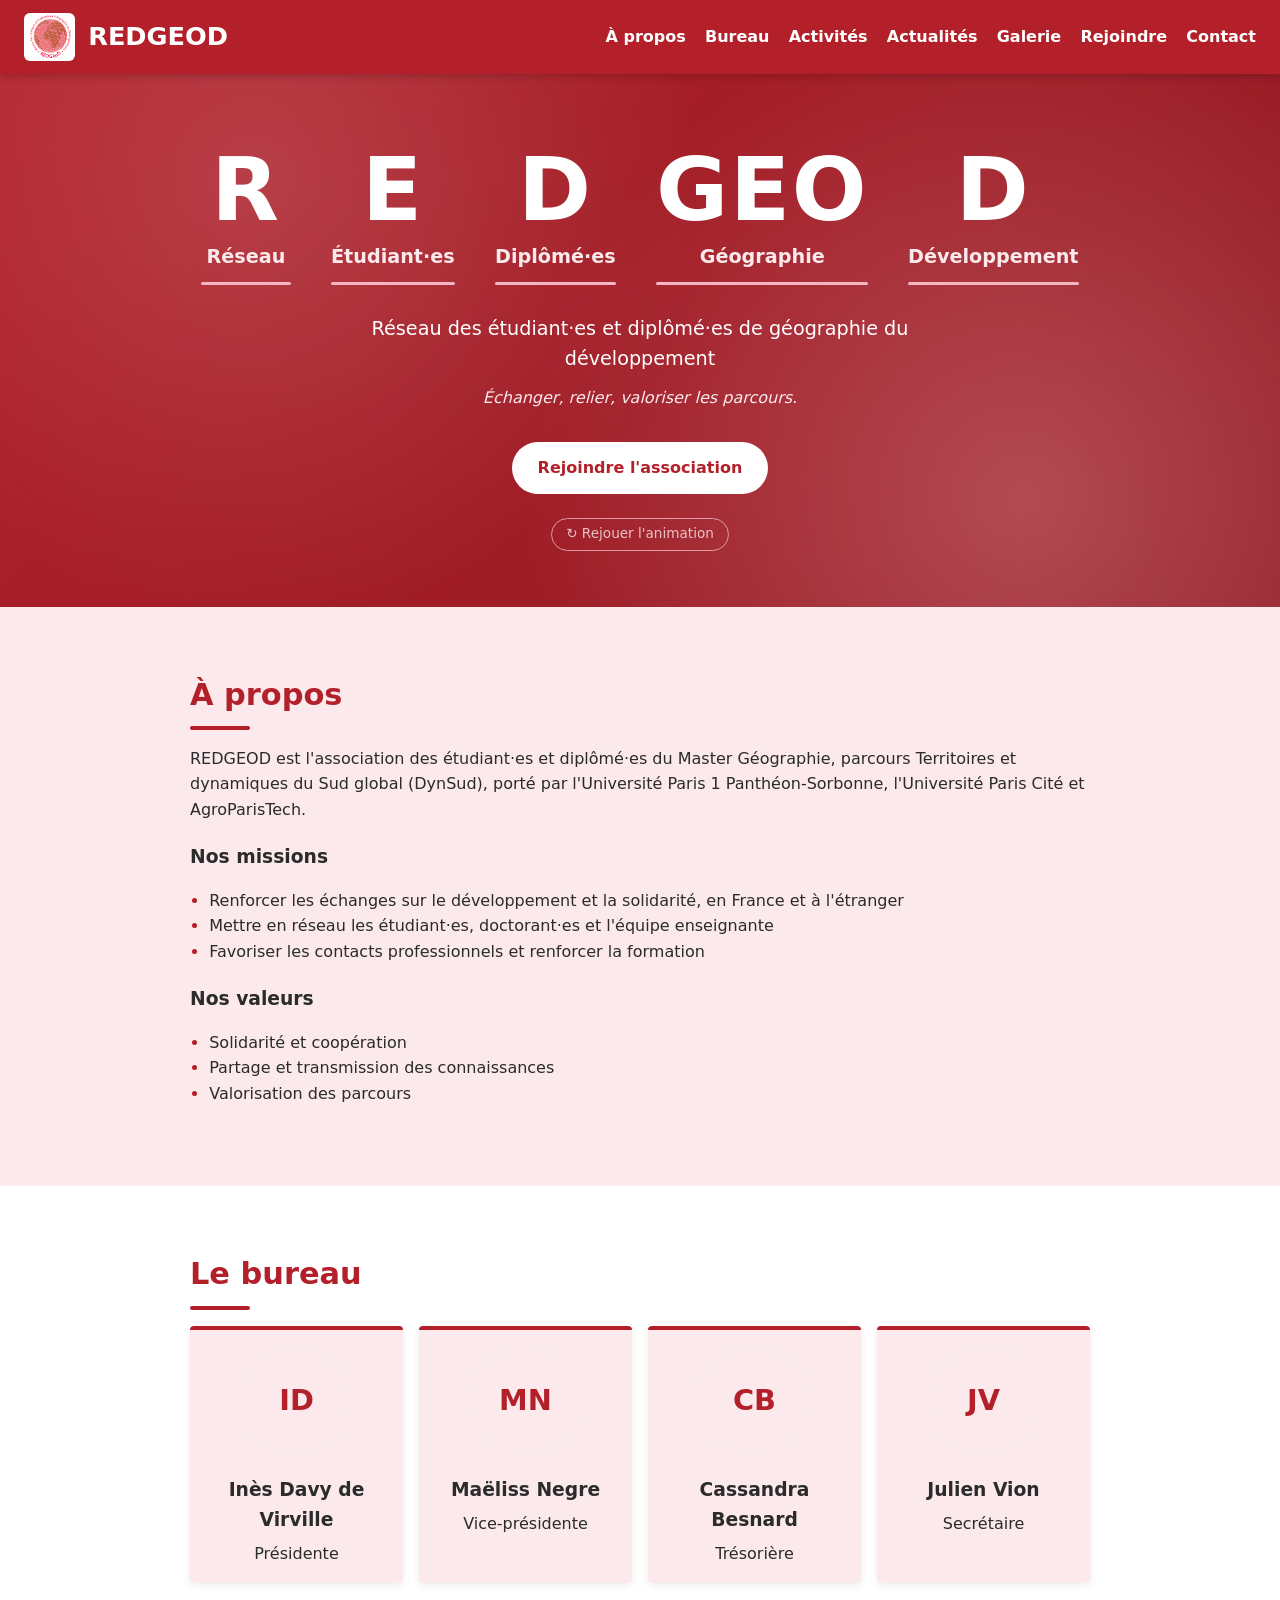
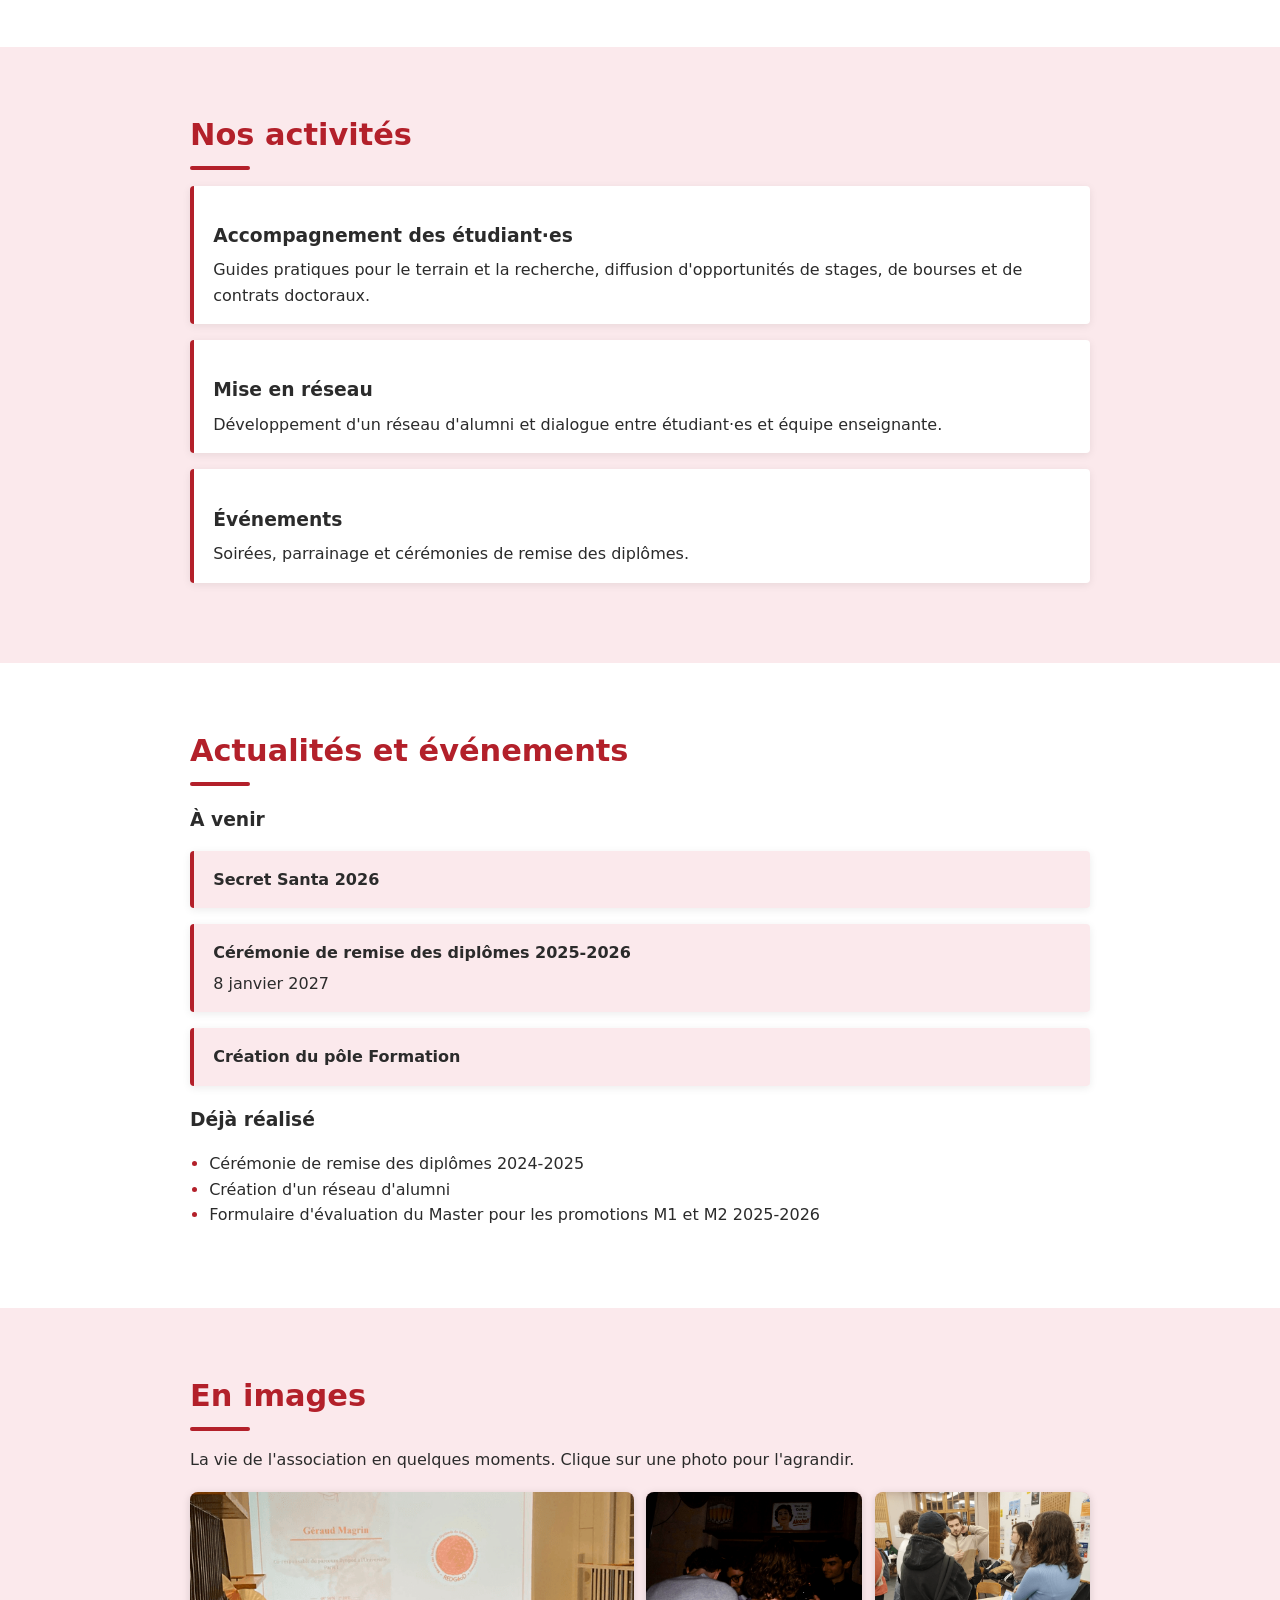
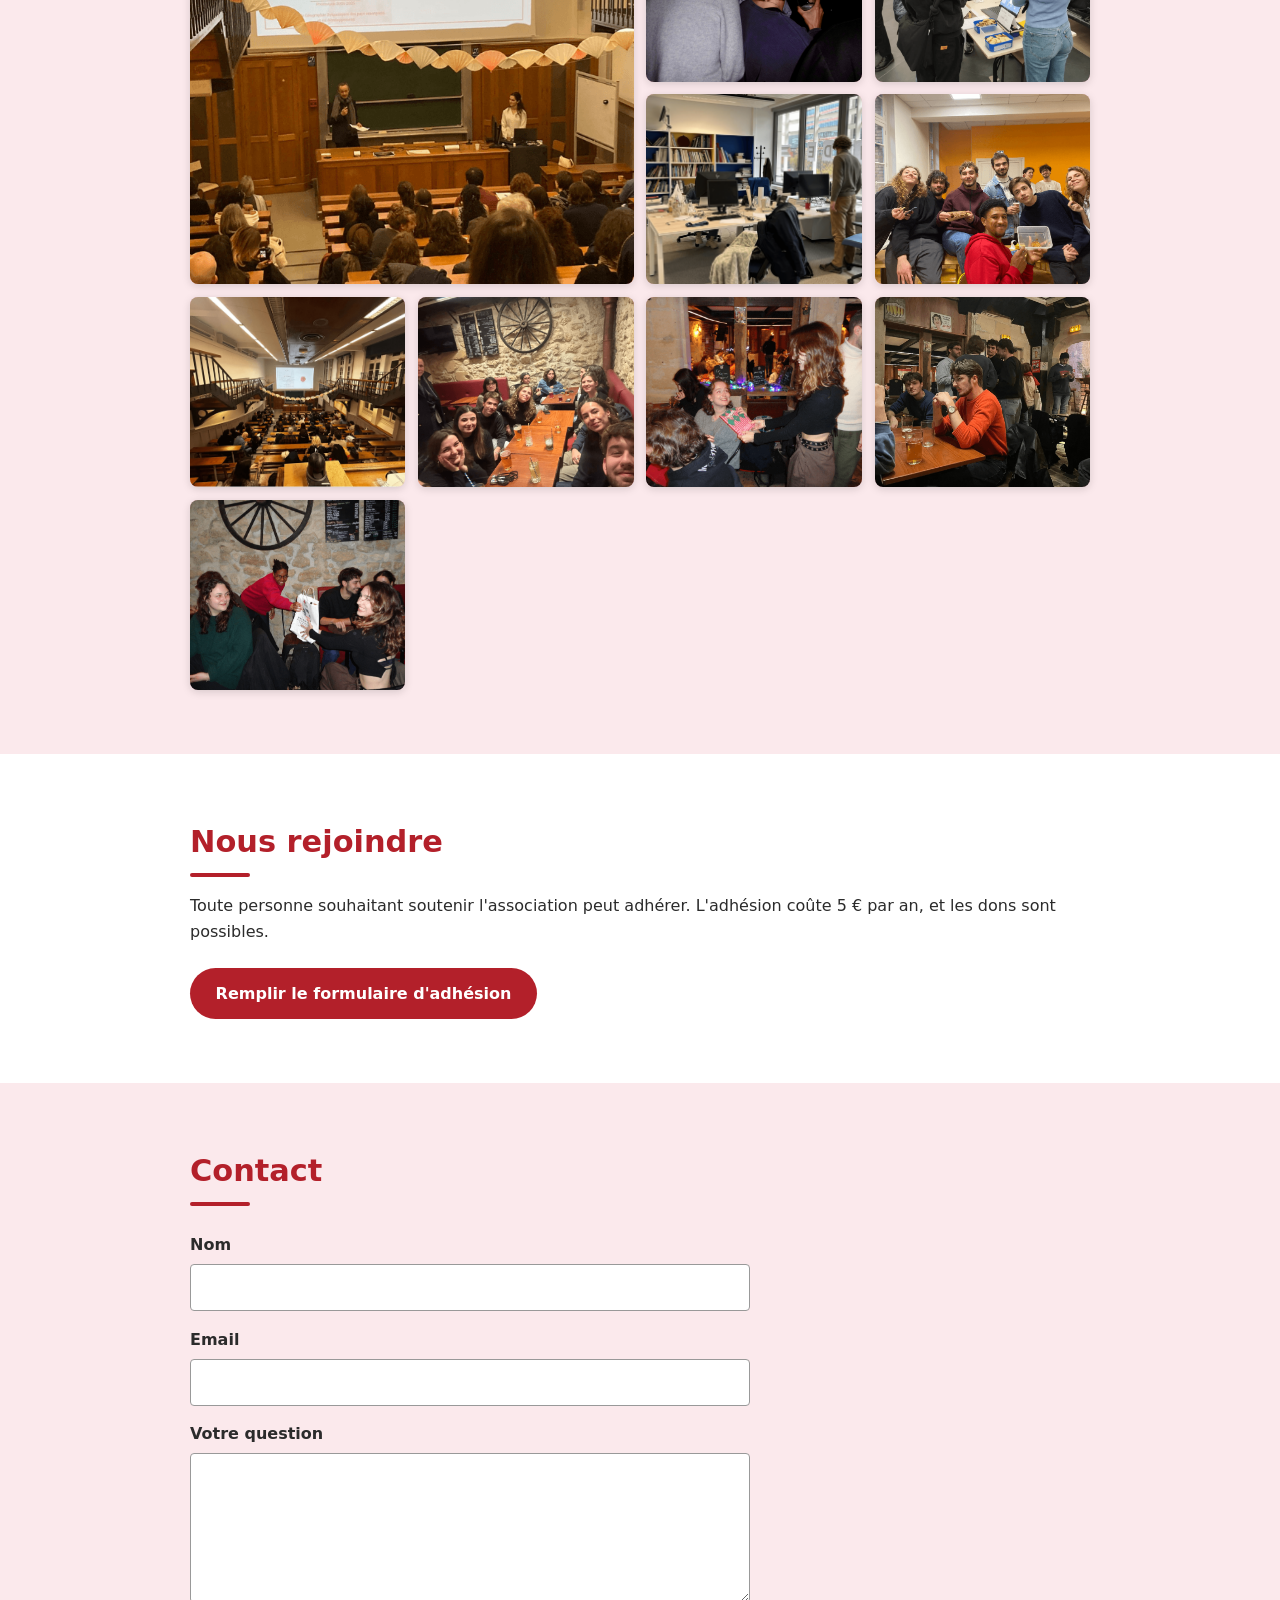
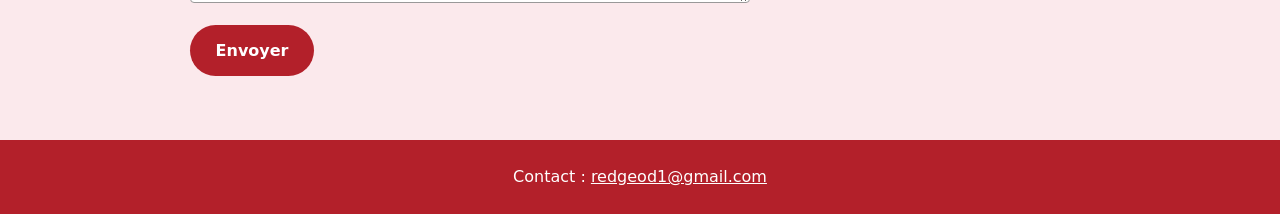
==== commit 283fb083: "Update index.html" ====
--- a/index.html
+++ b/index.html
@@ -125,50 +125,51 @@
     </section>
 
     <section id="galerie" class="reveal">
-      <h2>En images</h2>
-      <p class="galerie-intro">La vie de l'association en quelques moments. Clique sur une photo pour l'agrandir.</p>
-      <div class="galerie">
-        <a class="vignette" href="images/diplomes1.png" data-legende="Cérémonie de remise des diplômes">
-          <img src="images/diplomes1.png" alt="Cérémonie de remise des diplômes" loading="lazy">
-          <span>Remise des diplômes</span>
-        </a>
-        <a class="vignette" href="images/soiree1.png" data-legende="Soirée de l'association">
-          <img src="images/soiree1.png" alt="Soirée de l'association" loading="lazy">
-          <span>Soirée</span>
-        </a>
-        <a class="vignette" href="images/presentation-master.png" data-legende="Présentation du Master">
-          <img src="images/presentation-master.png" alt="Présentation du Master" loading="lazy">
-          <span>Présentation du Master</span>
-        </a>
-        <a class="vignette" href="images/visite-labo.png" data-legende="Visite d'un laboratoire de recherche">
-          <img src="images/visite-labo.png" alt="Visite d'un laboratoire de recherche" loading="lazy">
-          <span>Visite de laboratoire</span>
-        </a>
-        <a class="vignette" href="images/apero-ateliers.png" data-legende="Apéro de fin d'ateliers">
-          <img src="images/apero-ateliers.png" alt="Apéro de fin d'ateliers" loading="lazy">
-          <span>Apéro de fin d'ateliers</span>
-        </a>
-        <a class="vignette" href="images/diplomes2.png" data-legende="Remise des diplômes : les diplômé·es">
-          <img src="images/diplomes2.png" alt="Remise des diplômes : les diplômé·es" loading="lazy">
-          <span>Les diplômé·es</span>
-        </a>
-        <a class="vignette" href="images/soiree-prof.png" data-legende="Soirée avec l'équipe enseignante">
-          <img src="images/soiree-prof.png" alt="Soirée avec l'équipe enseignante" loading="lazy">
-          <span>Soirée avec l'équipe enseignante</span>
-        </a>
-        <a class="vignette" href="images/secret-santa1.png" data-legende="Secret Santa">
-          <img src="images/secret-santa1.png" alt="Secret Santa" loading="lazy">
-          <span>Secret Santa</span>
-        </a>
-        <a class="vignette" href="images/soiree2.png" data-legende="Soirée entre étudiant·es">
-          <img src="images/soiree2.png" alt="Soirée entre étudiant·es" loading="lazy">
-          <span>Soirée entre étudiant·es</span>
-        </a>
-        <a class="vignette" href="images/secret-santa2.png" data-legende="Secret Santa : échange de cadeaux">
-          <img src="images/secret-santa2.png" alt="Secret Santa : échange de cadeaux" loading="lazy">
-          <span>Échange de cadeaux</span>
-        </a>
-      </div>
+  <h2>En images</h2>
+  <p class="galerie-intro">La vie de l'association en quelques moments. Clique sur une photo pour l'agrandir.</p>
+  <div class="galerie">
+    <a class="vignette" href="images/diplomes1.png.png" data-legende="Cérémonie de remise des diplômes">
+      <img src="images/diplomes1.png.png" alt="Cérémonie de remise des diplômes" loading="lazy">
+      <span>Remise des diplômes</span>
+    </a>
+    <a class="vignette" href="images/soiree1.png.png" data-legende="Soirée de l'association">
+      <img src="images/soiree1.png.png" alt="Soirée de l'association" loading="lazy">
+      <span>Soirée</span>
+    </a>
+    <a class="vignette" href="images/presentation-master.png.png" data-legende="Présentation du Master">
+      <img src="images/presentation-master.png.png" alt="Présentation du Master" loading="lazy">
+      <span>Présentation du Master</span>
+    </a>
+    <a class="vignette" href="images/visite-labo.png.png" data-legende="Visite d'un laboratoire de recherche">
+      <img src="images/visite-labo.png.png" alt="Visite d'un laboratoire de recherche" loading="lazy">
+      <span>Visite de laboratoire</span>
+    </a>
+    <a class="vignette" href="images/apero-ateliers.png.png" data-legende="Apéro de fin d'ateliers">
+      <img src="images/apero-ateliers.png.png" alt="Apéro de fin d'ateliers" loading="lazy">
+      <span>Apéro de fin d'ateliers</span>
+    </a>
+    <a class="vignette" href="images/diplomes2.png.png" data-legende="Remise des diplômes : les diplômé·es">
+      <img src="images/diplomes2.png.png" alt="Remise des diplômes : les diplômé·es" loading="lazy">
+      <span>Les diplômé·es</span>
+    </a>
+    <a class="vignette" href="images/soiree-prof.png.png" data-legende="Soirée avec l'équipe enseignante">
+      <img src="images/soiree-prof.png.png" alt="Soirée avec l'équipe enseignante" loading="lazy">
+      <span>Soirée avec l'équipe enseignante</span>
+    </a>
+    <a class="vignette" href="images/secret-santa1.png.png" data-legende="Secret Santa">
+      <img src="images/secret-santa1.png.png" alt="Secret Santa" loading="lazy">
+      <span>Secret Santa</span>
+    </a>
+    <a class="vignette" href="images/soiree2.png.png" data-legende="Soirée entre étudiant·es">
+      <img src="images/soiree2.png.png" alt="Soirée entre étudiant·es" loading="lazy">
+      <span>Soirée entre étudiant·es</span>
+    </a>
+    <a class="vignette" href="images/secret-santa2.png.png" data-legende="Secret Santa : échange de cadeaux">
+      <img src="images/secret-santa2.png.png" alt="Secret Santa : échange de cadeaux" loading="lazy">
+      <span>Échange de cadeaux</span>
+    </a>
+  </div>
+</section>
     </section>
 
     <section id="rejoindre" class="reveal">
--- a/style.css
+++ b/style.css
@@ -146,14 +146,6 @@
   overflow: hidden;
 }
 
-/* Pour une photo en fond : retire les balises de commentaire et mets le nom de ta photo
-#accueil {
-  background:
-    linear-gradient(rgba(179, 32, 42, 0.8), rgba(143, 26, 34, 0.85)),
-    url("images/accueil.jpg") center / cover;
-}
-*/
-
 .sigle {
   display: flex;
   flex-wrap: wrap;
@@ -207,7 +199,6 @@
   color: var(--rose);
 }
 
-/* État de départ : tout est caché */
 .hero-anim .lettre,
 .hero-anim .mot,
 .hero-anim .definition,
@@ -216,7 +207,6 @@
   opacity: 0;
 }
 
-/* Animation, lancée quand la classe "joue" est présente */
 .hero-anim.joue .lettre {
   animation: surgit 0.7s cubic-bezier(0.2, 0.9, 0.3, 1.3) forwards;
   animation-delay: calc(var(--i) * 0.7s + 0.3s);
@@ -366,23 +356,126 @@
   transform: scale(1.06);
 }
 
-/* ---------- Galerie ---------- */
+/* ---------- Galerie : cadres de taille fixe ---------- */
+.galerie-intro {
+  margin: 0 0 1.2rem;
+}
+
 .galerie {
   display: grid;
-  grid-template-columns: repeat(auto-fit, minmax(220px, 1fr));
+  grid-template-columns: repeat(auto-fill, minmax(210px, 1fr));
+  grid-auto-rows: 190px;
   gap: 0.8rem;
 }
 
-.galerie img {
+.vignette {
+  position: relative;
+  display: block;
+  overflow: hidden;
+  border-radius: 8px;
+  background: var(--rose-vif);
+  box-shadow: 0 2px 8px rgba(0, 0, 0, 0.15);
+}
+
+.vignette:first-child {
+  grid-column: span 2;
+  grid-row: span 2;
+}
+
+.vignette img {
+  display: block;
   width: 100%;
-  height: 200px;
+  height: 100%;
   object-fit: cover;
+  transition: transform 0.5s ease;
+}
+
+.vignette:hover img,
+.vignette:focus-visible img {
+  transform: scale(1.07);
+}
+
+.vignette span {
+  position: absolute;
+  left: 0;
+  right: 0;
+  bottom: 0;
+  padding: 1.6rem 0.8rem 0.6rem;
+  color: var(--blanc);
+  font-size: 0.9rem;
+  font-weight: 600;
+  background: linear-gradient(transparent, rgba(0, 0, 0, 0.7));
+  transform: translateY(100%);
+  transition: transform 0.3s ease;
+}
+
+.vignette:hover span,
+.vignette:focus-visible span {
+  transform: none;
+}
+
+/* ---------- Visionneuse ---------- */
+.lightbox {
+  position: fixed;
+  inset: 0;
+  z-index: 100;
+  display: flex;
+  align-items: center;
+  justify-content: center;
+  padding: 1rem;
+  background: rgba(20, 5, 7, 0.92);
+  animation: fondu 0.25s ease;
+}
+
+.lightbox[hidden] {
+  display: none;
+}
+
+.lightbox figure {
+  margin: 0;
+  max-width: 90vw;
+  text-align: center;
+}
+
+.lightbox img {
+  display: block;
+  max-width: 90vw;
+  max-height: 80vh;
+  margin: 0 auto;
   border-radius: 6px;
-  transition: transform 0.25s ease;
-}
-
-.galerie img:hover {
-  transform: scale(1.03);
+  box-shadow: 0 8px 30px rgba(0, 0, 0, 0.5);
+}
+
+.lightbox figcaption {
+  margin-top: 0.8rem;
+  color: var(--blanc);
+}
+
+.lb-bouton {
+  position: absolute;
+  width: 46px;
+  height: 46px;
+  color: var(--blanc);
+  font-size: 1.8rem;
+  line-height: 1;
+  background: rgba(255, 255, 255, 0.15);
+  border: none;
+  border-radius: 50%;
+  cursor: pointer;
+  transition: background 0.2s ease;
+}
+
+.lb-bouton:hover {
+  background: var(--rouge);
+}
+
+.lb-fermer { top: 1rem; right: 1rem; }
+.lb-prec { left: 1rem; top: 50%; transform: translateY(-50%); }
+.lb-suiv { right: 1rem; top: 50%; transform: translateY(-50%); }
+
+@keyframes fondu {
+  from { opacity: 0; }
+  to   { opacity: 1; }
 }
 
 /* ---------- Boutons ---------- */
@@ -495,9 +588,28 @@
   .sigle {
     gap: 1rem 1.5rem;
   }
-}
-
-/* ---------- Accessibilité : mouvement réduit ---------- */
+
+  .galerie {
+    grid-template-columns: repeat(2, 1fr);
+    grid-auto-rows: 150px;
+  }
+
+  .vignette:first-child {
+    grid-column: span 2;
+    grid-row: span 1;
+  }
+
+  .vignette span {
+    transform: none;
+    font-size: 0.8rem;
+    padding: 1.2rem 0.6rem 0.4rem;
+  }
+
+  .lb-prec { left: 0.4rem; }
+  .lb-suiv { right: 0.4rem; }
+}
+
+/* ---------- Mouvement réduit ---------- */
 @media (prefers-reduced-motion: reduce) {
   html {
     scroll-behavior: auto;
